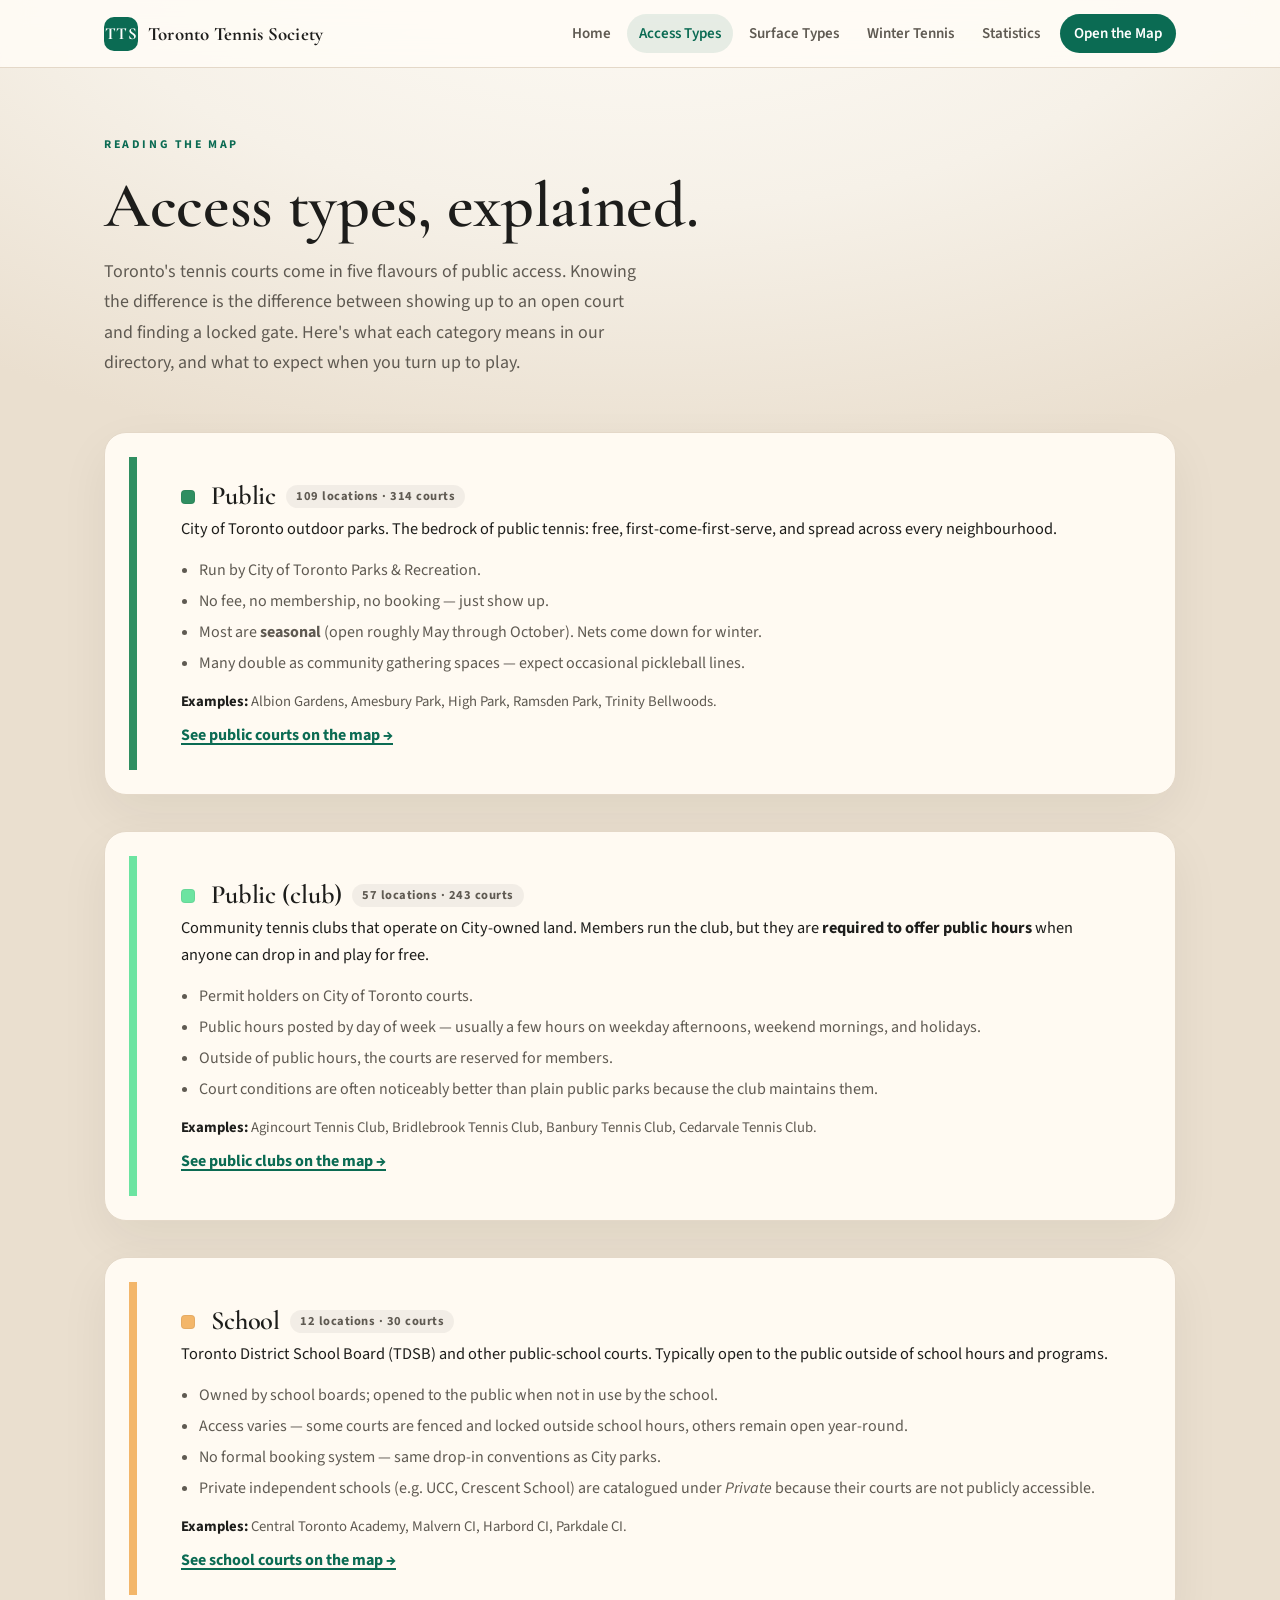
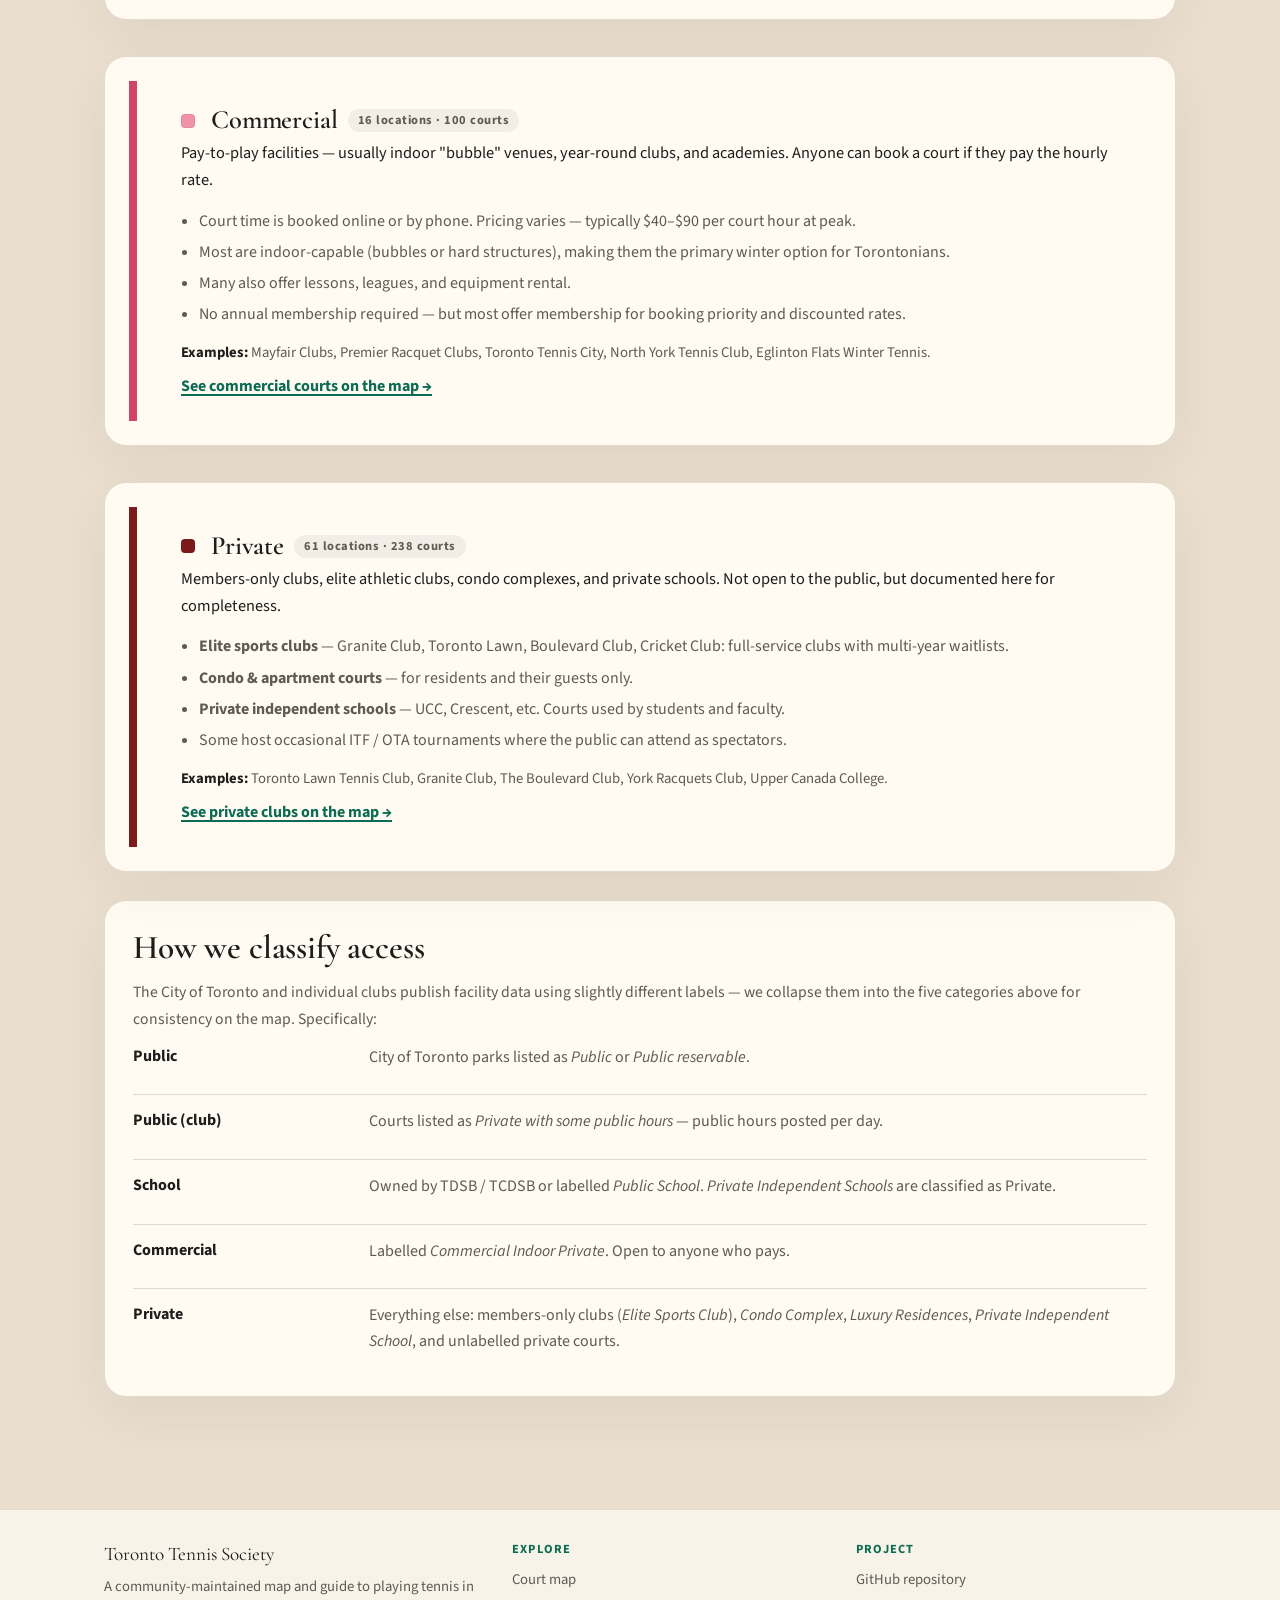
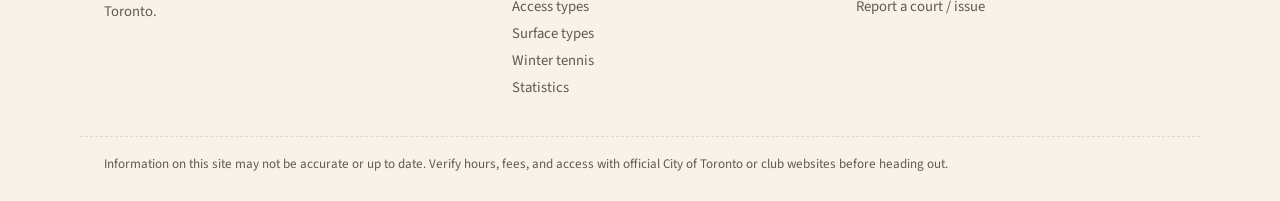
==== access-types/index.html @ 3fa509d6 "added additional info to new pages" ====
<!doctype html>
<html lang="en">
<head>
  <meta charset="utf-8" />
  <meta name="viewport" content="width=device-width, initial-scale=1" />
  <title>Access Types — Toronto Tennis Society</title>
  <meta name="description" content="What 'public', 'public (club)', 'school', 'commercial', and 'private' mean in the Toronto Tennis Society directory." />
  <link rel="preconnect" href="https://fonts.googleapis.com" />
  <link rel="preconnect" href="https://fonts.gstatic.com" crossorigin />
  <link href="https://fonts.googleapis.com/css2?family=Cormorant+Garamond:wght@500;600;700&family=Source+Sans+3:wght@400;600;700&display=swap" rel="stylesheet" />
  <link rel="stylesheet" href="../assets/styles.css" />
  <style>
    .access-card {
      display: grid;
      grid-template-columns: 8px 1fr;
      gap: 18px;
      padding: 0;
      overflow: hidden;
    }
    .access-card .access-bar { background: var(--access-color, var(--accent)); }
    .access-card .access-body { padding: 24px 26px; }
    .access-card h3 {
      display: flex;
      align-items: center;
      gap: 10px;
      font-family: 'Cormorant Garamond', Georgia, serif;
      font-size: 1.65rem;
      margin-bottom: 4px;
    }
    .access-card .count-pill {
      display: inline-flex;
      align-items: center;
      gap: 6px;
      padding: 4px 10px;
      border-radius: 999px;
      background: rgba(0,0,0,0.05);
      color: var(--muted);
      font-size: 0.78rem;
      font-weight: 700;
      font-family: 'Source Sans 3', sans-serif;
      letter-spacing: 0.04em;
    }
    .access-card .access-lead { font-size: 1.02rem; line-height: 1.65; color: var(--text); margin: 4px 0 14px; }
    .access-card ul { margin: 0 0 14px; padding-left: 18px; }
    .access-card li { color: var(--muted); margin-bottom: 4px; }
    .access-card .examples { color: var(--muted); font-size: 0.92rem; }
    .access-card .examples strong { color: var(--text); }
    .access-card .map-link { display: inline-block; margin-top: 12px; font-weight: 700; }
  </style>
</head>
<body>
  <header class="site-header">
    <div class="header-wrap">
      <a class="site-brand" href="../">
        <span class="brand-mark">TTS</span>
        <span class="brand-name">Toronto Tennis Society</span>
      </a>
      <button class="nav-toggle" id="nav-toggle" type="button" aria-controls="site-nav" aria-expanded="false">Menu</button>
      <nav class="site-nav" id="site-nav">
        <a href="../">Home</a>
        <a href="./" aria-current="page">Access Types</a>
        <a href="../surface-types/">Surface Types</a>
        <a href="../winter-tennis/">Winter Tennis</a>
        <a href="../statistics/">Statistics</a>
        <a class="nav-cta" href="../map/">Open the Map</a>
      </nav>
    </div>
  </header>

  <main class="wrap">
    <section class="page-hero">
      <span class="eyebrow">Reading the map</span>
      <h1>Access types, explained.</h1>
      <p>Toronto's tennis courts come in five flavours of public access. Knowing the difference is the difference between showing up to an open court and finding a locked gate. Here's what each category means in our directory, and what to expect when you turn up to play.</p>
    </section>

    <div class="card-grid" style="grid-template-columns: 1fr;">

      <article class="card access-card" style="--access-color:#2f8e61;">
        <div class="access-bar"></div>
        <div class="access-body">
          <h3><span class="swatch" style="background:#2f8e61"></span> Public <span class="count-pill" data-access-count="public">—</span></h3>
          <p class="access-lead">City of Toronto outdoor parks. The bedrock of public tennis: free, first-come-first-serve, and spread across every neighbourhood.</p>
          <ul>
            <li>Run by City of Toronto Parks &amp; Recreation.</li>
            <li>No fee, no membership, no booking — just show up.</li>
            <li>Most are <strong>seasonal</strong> (open roughly May through October). Nets come down for winter.</li>
            <li>Many double as community gathering spaces — expect occasional pickleball lines.</li>
          </ul>
          <div class="examples"><strong>Examples:</strong> Albion Gardens, Amesbury Park, High Park, Ramsden Park, Trinity Bellwoods.</div>
          <a class="map-link" href="../map/?access=Public">See public courts on the map →</a>
        </div>
      </article>

      <article class="card access-card" style="--access-color:#6ce4a1;">
        <div class="access-bar"></div>
        <div class="access-body">
          <h3><span class="swatch" style="background:#6ce4a1"></span> Public (club) <span class="count-pill" data-access-count="public_club">—</span></h3>
          <p class="access-lead">Community tennis clubs that operate on City-owned land. Members run the club, but they are <strong>required to offer public hours</strong> when anyone can drop in and play for free.</p>
          <ul>
            <li>Permit holders on City of Toronto courts.</li>
            <li>Public hours posted by day of week — usually a few hours on weekday afternoons, weekend mornings, and holidays.</li>
            <li>Outside of public hours, the courts are reserved for members.</li>
            <li>Court conditions are often noticeably better than plain public parks because the club maintains them.</li>
          </ul>
          <div class="examples"><strong>Examples:</strong> Agincourt Tennis Club, Bridlebrook Tennis Club, Banbury Tennis Club, Cedarvale Tennis Club.</div>
          <a class="map-link" href="../map/?access=Private+with+some+public+hours">See public clubs on the map →</a>
        </div>
      </article>

      <article class="card access-card" style="--access-color:#f3b66a;">
        <div class="access-bar"></div>
        <div class="access-body">
          <h3><span class="swatch" style="background:#f3b66a"></span> School <span class="count-pill" data-access-count="school">—</span></h3>
          <p class="access-lead">Toronto District School Board (TDSB) and other public-school courts. Typically open to the public outside of school hours and programs.</p>
          <ul>
            <li>Owned by school boards; opened to the public when not in use by the school.</li>
            <li>Access varies — some courts are fenced and locked outside school hours, others remain open year-round.</li>
            <li>No formal booking system — same drop-in conventions as City parks.</li>
            <li>Private independent schools (e.g. UCC, Crescent School) are catalogued under <em>Private</em> because their courts are not publicly accessible.</li>
          </ul>
          <div class="examples"><strong>Examples:</strong> Central Toronto Academy, Malvern CI, Harbord CI, Parkdale CI.</div>
          <a class="map-link" href="../map/?access=Public+School">See school courts on the map →</a>
        </div>
      </article>

      <article class="card access-card" style="--access-color:#d04566;">
        <div class="access-bar"></div>
        <div class="access-body">
          <h3><span class="swatch" style="background:#f292a8"></span> Commercial <span class="count-pill" data-access-count="commercial">—</span></h3>
          <p class="access-lead">Pay-to-play facilities — usually indoor "bubble" venues, year-round clubs, and academies. Anyone can book a court if they pay the hourly rate.</p>
          <ul>
            <li>Court time is booked online or by phone. Pricing varies — typically $40–$90 per court hour at peak.</li>
            <li>Most are indoor-capable (bubbles or hard structures), making them the primary winter option for Torontonians.</li>
            <li>Many also offer lessons, leagues, and equipment rental.</li>
            <li>No annual membership required — but most offer membership for booking priority and discounted rates.</li>
          </ul>
          <div class="examples"><strong>Examples:</strong> Mayfair Clubs, Premier Racquet Clubs, Toronto Tennis City, North York Tennis Club, Eglinton Flats Winter Tennis.</div>
          <a class="map-link" href="../map/?access=Commercial+Indoor+Private">See commercial courts on the map →</a>
        </div>
      </article>

      <article class="card access-card" style="--access-color:#7a1a1a;">
        <div class="access-bar"></div>
        <div class="access-body">
          <h3><span class="swatch" style="background:#7a1a1a"></span> Private <span class="count-pill" data-access-count="private">—</span></h3>
          <p class="access-lead">Members-only clubs, elite athletic clubs, condo complexes, and private schools. Not open to the public, but documented here for completeness.</p>
          <ul>
            <li><strong>Elite sports clubs</strong> — Granite Club, Toronto Lawn, Boulevard Club, Cricket Club: full-service clubs with multi-year waitlists.</li>
            <li><strong>Condo &amp; apartment courts</strong> — for residents and their guests only.</li>
            <li><strong>Private independent schools</strong> — UCC, Crescent, etc. Courts used by students and faculty.</li>
            <li>Some host occasional ITF / OTA tournaments where the public can attend as spectators.</li>
          </ul>
          <div class="examples"><strong>Examples:</strong> Toronto Lawn Tennis Club, Granite Club, The Boulevard Club, York Racquets Club, Upper Canada College.</div>
          <a class="map-link" href="../map/?access=Elite+Sports+Club">See private clubs on the map →</a>
        </div>
      </article>
    </div>

    <section class="card" style="margin-top: 28px;">
      <h2>How we classify access</h2>
      <p>The City of Toronto and individual clubs publish facility data using slightly different labels — we collapse them into the five categories above for consistency on the map. Specifically:</p>
      <dl class="definition-list">
        <div><dt>Public</dt><dd>City of Toronto parks listed as <em>Public</em> or <em>Public reservable</em>.</dd></div>
        <div><dt>Public (club)</dt><dd>Courts listed as <em>Private with some public hours</em> — public hours posted per day.</dd></div>
        <div><dt>School</dt><dd>Owned by TDSB / TCDSB or labelled <em>Public School</em>. <em>Private Independent Schools</em> are classified as Private.</dd></div>
        <div><dt>Commercial</dt><dd>Labelled <em>Commercial Indoor Private</em>. Open to anyone who pays.</dd></div>
        <div><dt>Private</dt><dd>Everything else: members-only clubs (<em>Elite Sports Club</em>), <em>Condo Complex</em>, <em>Luxury Residences</em>, <em>Private Independent School</em>, and unlabelled private courts.</dd></div>
      </dl>
    </section>
  </main>

  <footer class="site-footer">
    <div class="footer-wrap">
      <div class="footer-col">
        <div class="footer-brand">Toronto Tennis Society</div>
        <p>A community-maintained map and guide to playing tennis in Toronto.</p>
      </div>
      <div class="footer-col">
        <h4>Explore</h4>
        <a href="../map/">Court map</a>
        <a href="../access-types/">Access types</a>
        <a href="../surface-types/">Surface types</a>
        <a href="../winter-tennis/">Winter tennis</a>
        <a href="../statistics/">Statistics</a>
      </div>
      <div class="footer-col">
        <h4>Project</h4>
        <a href="https://github.com/vzcodes/toronto-tennis" target="_blank" rel="noreferrer">GitHub repository</a>
        <a href="https://github.com/vzcodes/toronto-tennis/issues" target="_blank" rel="noreferrer">Report a court / issue</a>
      </div>
    </div>
    <div class="footer-disclaimer">
      Information on this site may not be accurate or up to date. Verify hours, fees, and access with official City of Toronto or club websites before heading out.
    </div>
  </footer>

  <script src="../assets/site.js"></script>
</body>
</html>
---- assets/styles.css ----
:root {
  color-scheme: light;
  --bg: #f6f1e8;
  --bg-soft: #fffdf8;
  --bg-deep: #eadfcf;
  --panel: #fffaf2;
  --text: #1d1d1b;
  --muted: #5f5a52;
  --accent: #0b6b53;
  --accent-strong: #074f3e;
  --accent-soft: rgba(11, 107, 83, 0.1);
  --border: #e4d8c8;
  --border-strong: #d2c1a9;
  --warning: #b9520a;
}

* { box-sizing: border-box; }

html, body {
  margin: 0;
  min-height: 100%;
  font-family: 'Source Sans 3', 'Inter', system-ui, -apple-system, 'Segoe UI', Roboto, sans-serif;
  color: var(--text);
  background:
    radial-gradient(1100px 600px at 50% -120px, #fffdf8 0%, var(--bg) 55%, var(--bg-deep) 100%);
  -webkit-font-smoothing: antialiased;
}

h1, h2, h3, h4, h5 {
  font-family: 'Cormorant Garamond', Georgia, 'Times New Roman', serif;
  color: var(--text);
  font-weight: 600;
  letter-spacing: -0.005em;
  line-height: 1.15;
}

h1 { font-size: clamp(2.4rem, 5vw, 4rem); margin: 0 0 14px; }
h2 { font-size: clamp(1.7rem, 2.6vw, 2.2rem); margin: 0 0 12px; }
h3 { font-size: 1.25rem; margin: 0 0 10px; }
h4 { font-size: 1.05rem; margin: 0 0 8px; text-transform: uppercase; letter-spacing: 0.1em; color: var(--accent); font-family: 'Source Sans 3', sans-serif; font-weight: 700; }

p { font-size: 1.02rem; line-height: 1.7; color: var(--muted); margin: 0 0 14px; }

a { color: var(--accent); text-decoration-thickness: 2px; text-underline-offset: 3px; }
a:hover { color: var(--accent-strong); }

ul, ol { line-height: 1.7; color: var(--muted); }

.eyebrow {
  text-transform: uppercase;
  letter-spacing: 0.22em;
  font-size: 0.74rem;
  color: var(--accent);
  font-weight: 700;
}

/* ---------- Header / nav ---------- */
.site-header {
  background: rgba(255, 252, 246, 0.85);
  backdrop-filter: blur(12px);
  border-bottom: 1px solid var(--border);
  position: sticky;
  top: 0;
  z-index: 30;
}

.header-wrap {
  max-width: 1120px;
  margin: 0 auto;
  padding: 14px 24px;
  display: flex;
  align-items: center;
  gap: 24px;
}

.site-brand {
  display: inline-flex;
  align-items: center;
  gap: 10px;
  text-decoration: none;
  color: var(--text);
  font-weight: 700;
}

.brand-mark {
  display: inline-flex;
  align-items: center;
  justify-content: center;
  width: 34px;
  height: 34px;
  border-radius: 10px;
  background: var(--accent);
  color: white;
  font-family: 'Cormorant Garamond', Georgia, serif;
  font-weight: 700;
  font-size: 1.05rem;
  letter-spacing: 0.02em;
}

.brand-name {
  font-family: 'Cormorant Garamond', Georgia, serif;
  font-size: 1.18rem;
  letter-spacing: 0.01em;
}

.site-nav {
  display: flex;
  gap: 4px;
  margin-left: auto;
  flex-wrap: wrap;
}

.site-nav a {
  display: inline-flex;
  align-items: center;
  padding: 8px 12px;
  border-radius: 999px;
  color: var(--muted);
  text-decoration: none;
  font-weight: 600;
  font-size: 0.94rem;
  transition: background 140ms ease, color 140ms ease;
}

.site-nav a:hover { color: var(--accent-strong); background: var(--accent-soft); }

.site-nav a[aria-current="page"] {
  color: var(--accent);
  background: var(--accent-soft);
}

.nav-cta {
  margin-left: 4px;
  padding: 9px 14px !important;
  background: var(--accent);
  color: white !important;
  border-radius: 999px;
}

.nav-cta:hover { background: var(--accent-strong) !important; }

/* ---------- Layout ---------- */
.wrap {
  max-width: 1120px;
  margin: 0 auto;
  padding: 48px 24px 64px;
}

.wrap.narrow { max-width: 820px; }

.page-hero {
  margin: 0 0 32px;
  padding: 16px 0 8px;
}

.page-hero .eyebrow { margin-bottom: 16px; display: inline-block; }
.page-hero p { font-size: 1.12rem; max-width: 60ch; color: var(--muted); }

/* ---------- Cards ---------- */
.card {
  background: var(--panel);
  border: 1px solid var(--border);
  border-radius: 22px;
  padding: 28px;
  box-shadow: 0 18px 50px rgba(37, 28, 13, 0.06);
}

.card + .card { margin-top: 18px; }

.card-grid {
  display: grid;
  grid-template-columns: repeat(auto-fit, minmax(280px, 1fr));
  gap: 18px;
}

.card-grid .card { padding: 24px; }

.card .card-icon {
  display: inline-flex;
  align-items: center;
  justify-content: center;
  width: 42px;
  height: 42px;
  border-radius: 12px;
  background: var(--accent-soft);
  color: var(--accent);
  font-size: 1.4rem;
  margin-bottom: 14px;
}

.card h3 { font-family: 'Cormorant Garamond', Georgia, serif; font-size: 1.45rem; }
.card p { font-size: 0.98rem; margin: 0 0 8px; }
.card p:last-child { margin-bottom: 0; }

.card .tag-row {
  display: flex;
  gap: 6px;
  flex-wrap: wrap;
  margin-top: 12px;
}

.tag {
  display: inline-flex;
  align-items: center;
  gap: 6px;
  padding: 4px 10px;
  border-radius: 999px;
  background: var(--accent-soft);
  color: var(--accent);
  font-size: 0.8rem;
  font-weight: 600;
}

.tag.neutral { background: rgba(0,0,0,0.05); color: var(--muted); }

/* ---------- Buttons ---------- */
.button {
  display: inline-flex;
  align-items: center;
  justify-content: center;
  gap: 6px;
  padding: 12px 18px;
  border-radius: 999px;
  text-decoration: none;
  border: 1px solid var(--border);
  background: white;
  color: var(--text);
  font-weight: 700;
  font-size: 0.96rem;
}

.button:hover { border-color: var(--border-strong); }

.button.primary { background: var(--accent); border-color: var(--accent); color: white; }
.button.primary:hover { background: var(--accent-strong); border-color: var(--accent-strong); color: white; }

.button-row { display: flex; flex-wrap: wrap; gap: 12px; margin-top: 20px; }

/* ---------- Lists / definitions ---------- */
.definition-list {
  display: grid;
  gap: 10px;
  padding: 0;
  margin: 0;
}

.definition-list > div {
  display: grid;
  grid-template-columns: 220px 1fr;
  gap: 16px;
  padding: 14px 0;
  border-top: 1px solid var(--border);
}

.definition-list > div:first-child { border-top: 0; padding-top: 4px; }
.definition-list dt { font-weight: 700; color: var(--text); }
.definition-list dd { margin: 0; color: var(--muted); line-height: 1.6; }

/* ---------- Footer ---------- */
.site-footer {
  border-top: 1px solid var(--border);
  background: rgba(255, 252, 246, 0.7);
  margin-top: 48px;
}

.footer-wrap {
  max-width: 1120px;
  margin: 0 auto;
  padding: 32px 24px;
  display: grid;
  grid-template-columns: 1.2fr 1fr 1fr;
  gap: 24px;
}

.footer-col h4 { color: var(--accent); margin-bottom: 12px; font-size: 0.78rem; }

.footer-col p, .footer-col a {
  color: var(--muted);
  font-size: 0.92rem;
  text-decoration: none;
  display: block;
  margin-bottom: 6px;
}

.footer-col a:hover { color: var(--accent-strong); text-decoration: underline; }

.footer-brand { font-family: 'Cormorant Garamond', Georgia, serif; font-size: 1.2rem; color: var(--text); margin-bottom: 8px; }

.footer-disclaimer {
  max-width: 1120px;
  margin: 0 auto;
  padding: 18px 24px 28px;
  font-size: 0.82rem;
  color: var(--muted);
  border-top: 1px dashed var(--border);
}

/* ---------- Color swatches (for surface/access pages) ---------- */
.swatch {
  display: inline-block;
  width: 14px;
  height: 14px;
  border-radius: 4px;
  margin-right: 6px;
  vertical-align: -2px;
  border: 1px solid rgba(0,0,0,0.06);
}

/* ---------- Stat tiles ---------- */
.stat-grid {
  display: grid;
  grid-template-columns: repeat(auto-fit, minmax(180px, 1fr));
  gap: 14px;
  margin: 0 0 24px;
}

.stat-tile {
  background: var(--panel);
  border: 1px solid var(--border);
  border-radius: 18px;
  padding: 18px 20px;
}

.stat-tile .stat-label {
  font-size: 0.78rem;
  text-transform: uppercase;
  letter-spacing: 0.12em;
  color: var(--muted);
  font-weight: 700;
}

.stat-tile .stat-value {
  font-family: 'Cormorant Garamond', Georgia, serif;
  font-size: 2.2rem;
  color: var(--accent);
  margin-top: 6px;
  line-height: 1;
}

.stat-tile .stat-hint { font-size: 0.86rem; color: var(--muted); margin-top: 6px; }

/* ---------- Bars (for breakdowns) ---------- */
.bar-list { display: grid; gap: 10px; margin: 0; padding: 0; list-style: none; }

.bar-row {
  display: grid;
  grid-template-columns: minmax(180px, 1fr) 60px;
  gap: 14px;
  align-items: center;
}

.bar-label {
  display: flex;
  flex-direction: column;
  gap: 6px;
  color: var(--text);
  font-size: 0.94rem;
}

.bar-track {
  position: relative;
  height: 10px;
  background: rgba(0,0,0,0.06);
  border-radius: 999px;
  overflow: hidden;
}

.bar-fill {
  position: absolute;
  inset: 0 auto 0 0;
  background: var(--accent);
  border-radius: 999px;
}

.bar-count {
  text-align: right;
  font-weight: 700;
  color: var(--text);
  font-variant-numeric: tabular-nums;
}

/* ---------- Mobile nav ---------- */
.nav-toggle {
  display: none;
  margin-left: auto;
  background: white;
  border: 1px solid var(--border);
  border-radius: 10px;
  padding: 8px 10px;
  cursor: pointer;
  font: inherit;
  font-weight: 700;
}

@media (max-width: 880px) {
  .nav-toggle { display: inline-flex; align-items: center; gap: 8px; }
  .site-nav {
    order: 99;
    flex-basis: 100%;
    flex-direction: column;
    align-items: stretch;
    gap: 4px;
    padding: 8px 0 4px;
    margin-left: 0;
  }
  .site-nav[hidden] { display: none; }
  .site-nav a { padding: 10px 12px; }
}

@media (max-width: 720px) {
  .wrap { padding: 32px 18px 48px; }
  .card { padding: 22px; }
  .footer-wrap { grid-template-columns: 1fr; }
  .definition-list > div { grid-template-columns: 1fr; gap: 4px; }
}
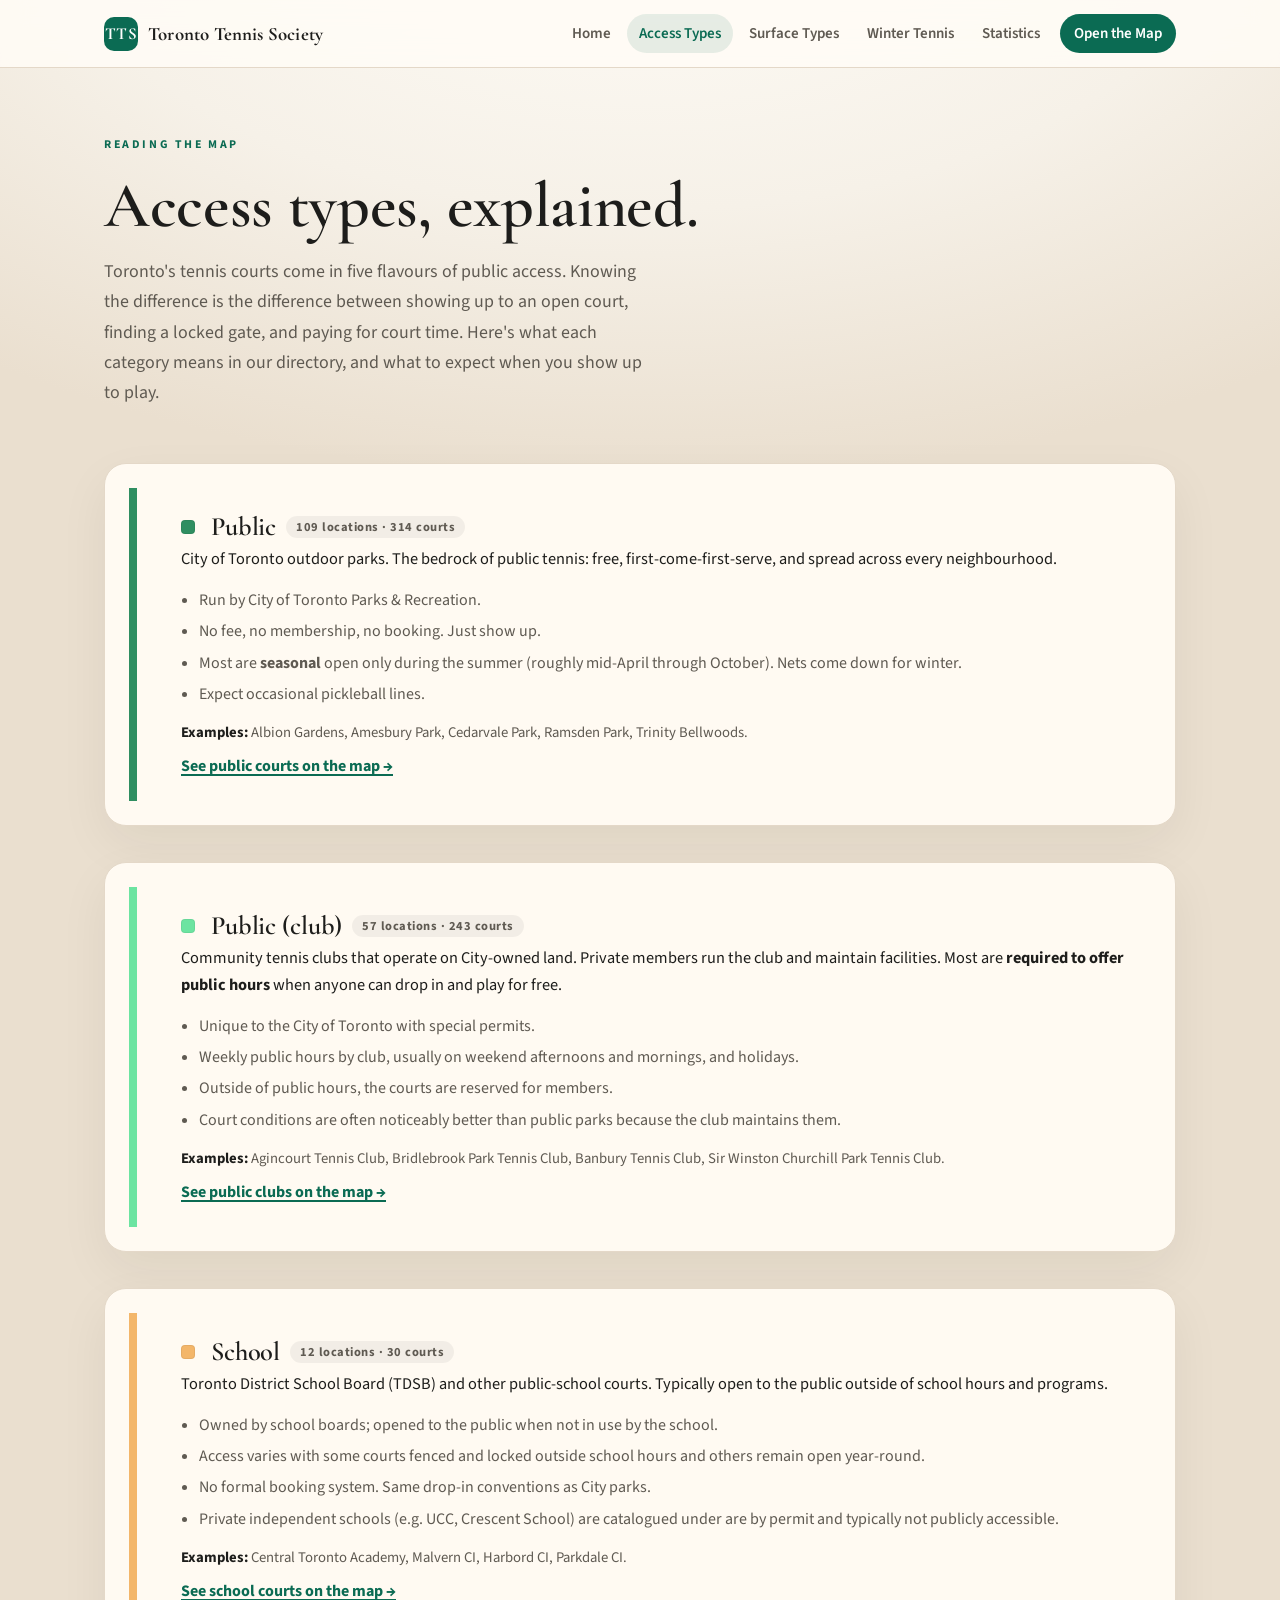
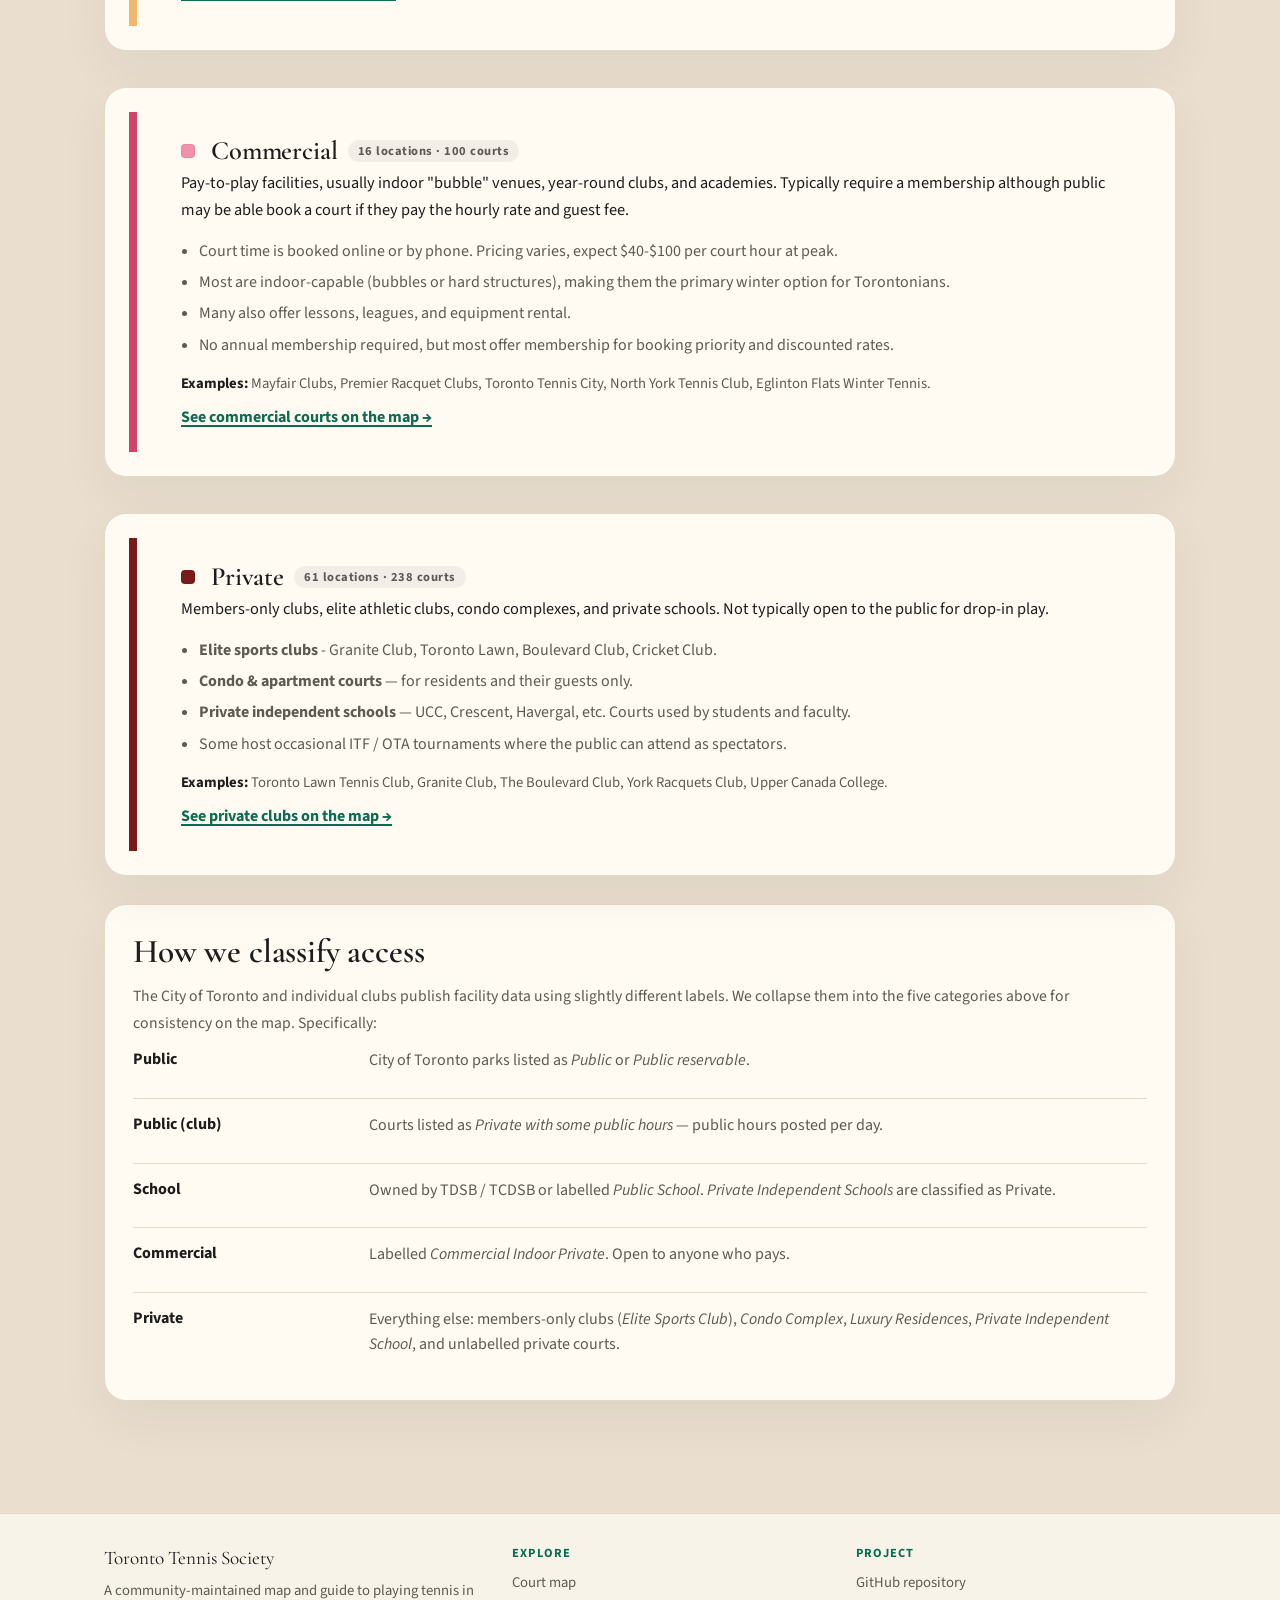
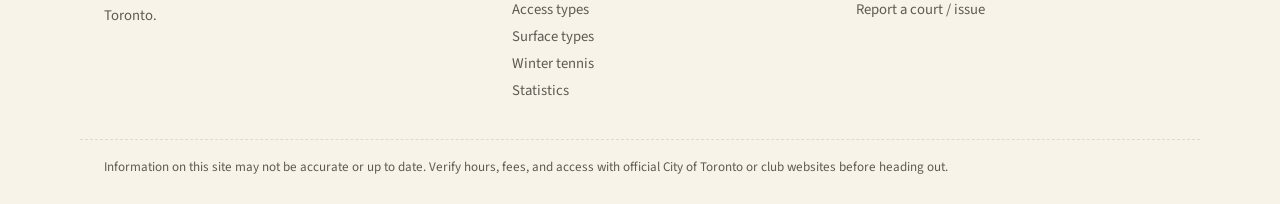
==== commit a19b0a46: "text improvements" ====
--- a/access-types/index.html
+++ b/access-types/index.html
@@ -71,7 +71,7 @@
     <section class="page-hero">
       <span class="eyebrow">Reading the map</span>
       <h1>Access types, explained.</h1>
-      <p>Toronto's tennis courts come in five flavours of public access. Knowing the difference is the difference between showing up to an open court and finding a locked gate. Here's what each category means in our directory, and what to expect when you turn up to play.</p>
+      <p>Toronto's tennis courts come in five flavours of public access. Knowing the difference is the difference between showing up to an open court, finding a locked gate, and paying for court time. Here's what each category means in our directory, and what to expect when you show up to play.</p>
     </section>
 
     <div class="card-grid" style="grid-template-columns: 1fr;">
@@ -83,11 +83,11 @@
           <p class="access-lead">City of Toronto outdoor parks. The bedrock of public tennis: free, first-come-first-serve, and spread across every neighbourhood.</p>
           <ul>
             <li>Run by City of Toronto Parks &amp; Recreation.</li>
-            <li>No fee, no membership, no booking — just show up.</li>
-            <li>Most are <strong>seasonal</strong> (open roughly May through October). Nets come down for winter.</li>
-            <li>Many double as community gathering spaces — expect occasional pickleball lines.</li>
-          </ul>
-          <div class="examples"><strong>Examples:</strong> Albion Gardens, Amesbury Park, High Park, Ramsden Park, Trinity Bellwoods.</div>
+            <li>No fee, no membership, no booking. Just show up.</li>
+            <li>Most are <strong>seasonal</strong> open only during the summer (roughly mid-April through October). Nets come down for winter.</li>
+            <li>Expect occasional pickleball lines.</li>
+          </ul>
+          <div class="examples"><strong>Examples:</strong> Albion Gardens, Amesbury Park, Cedarvale Park, Ramsden Park, Trinity Bellwoods.</div>
           <a class="map-link" href="../map/?access=Public">See public courts on the map →</a>
         </div>
       </article>
@@ -96,14 +96,14 @@
         <div class="access-bar"></div>
         <div class="access-body">
           <h3><span class="swatch" style="background:#6ce4a1"></span> Public (club) <span class="count-pill" data-access-count="public_club">—</span></h3>
-          <p class="access-lead">Community tennis clubs that operate on City-owned land. Members run the club, but they are <strong>required to offer public hours</strong> when anyone can drop in and play for free.</p>
-          <ul>
-            <li>Permit holders on City of Toronto courts.</li>
-            <li>Public hours posted by day of week — usually a few hours on weekday afternoons, weekend mornings, and holidays.</li>
+          <p class="access-lead">Community tennis clubs that operate on City-owned land. Private members run the club and maintain facilities. Most are <strong>required to offer public hours</strong> when anyone can drop in and play for free.</p>
+          <ul>
+            <li>Unique to the City of Toronto with special permits.</li>
+            <li>Weekly public hours by club, usually on weekend afternoons and mornings, and holidays.</li>
             <li>Outside of public hours, the courts are reserved for members.</li>
-            <li>Court conditions are often noticeably better than plain public parks because the club maintains them.</li>
-          </ul>
-          <div class="examples"><strong>Examples:</strong> Agincourt Tennis Club, Bridlebrook Tennis Club, Banbury Tennis Club, Cedarvale Tennis Club.</div>
+            <li>Court conditions are often noticeably better than public parks because the club maintains them.</li>
+          </ul>
+          <div class="examples"><strong>Examples:</strong> Agincourt Tennis Club, Bridlebrook Park Tennis Club, Banbury Tennis Club, Sir Winston Churchill Park Tennis Club.</div>
           <a class="map-link" href="../map/?access=Private+with+some+public+hours">See public clubs on the map →</a>
         </div>
       </article>
@@ -115,9 +115,9 @@
           <p class="access-lead">Toronto District School Board (TDSB) and other public-school courts. Typically open to the public outside of school hours and programs.</p>
           <ul>
             <li>Owned by school boards; opened to the public when not in use by the school.</li>
-            <li>Access varies — some courts are fenced and locked outside school hours, others remain open year-round.</li>
-            <li>No formal booking system — same drop-in conventions as City parks.</li>
-            <li>Private independent schools (e.g. UCC, Crescent School) are catalogued under <em>Private</em> because their courts are not publicly accessible.</li>
+            <li>Access varies with some courts fenced and locked outside school hours and others remain open year-round.</li>
+            <li>No formal booking system. Same drop-in conventions as City parks.</li>
+            <li>Private independent schools (e.g. UCC, Crescent School) are catalogued under are by permit and typically not publicly accessible.</li>
           </ul>
           <div class="examples"><strong>Examples:</strong> Central Toronto Academy, Malvern CI, Harbord CI, Parkdale CI.</div>
           <a class="map-link" href="../map/?access=Public+School">See school courts on the map →</a>
@@ -128,12 +128,12 @@
         <div class="access-bar"></div>
         <div class="access-body">
           <h3><span class="swatch" style="background:#f292a8"></span> Commercial <span class="count-pill" data-access-count="commercial">—</span></h3>
-          <p class="access-lead">Pay-to-play facilities — usually indoor "bubble" venues, year-round clubs, and academies. Anyone can book a court if they pay the hourly rate.</p>
-          <ul>
-            <li>Court time is booked online or by phone. Pricing varies — typically $40–$90 per court hour at peak.</li>
+          <p class="access-lead">Pay-to-play facilities, usually indoor "bubble" venues, year-round clubs, and academies. Typically require a membership although public may be able book a court if they pay the hourly rate and guest fee.</p>
+          <ul>
+            <li>Court time is booked online or by phone. Pricing varies, expect $40-$100 per court hour at peak.</li>
             <li>Most are indoor-capable (bubbles or hard structures), making them the primary winter option for Torontonians.</li>
             <li>Many also offer lessons, leagues, and equipment rental.</li>
-            <li>No annual membership required — but most offer membership for booking priority and discounted rates.</li>
+            <li>No annual membership required, but most offer membership for booking priority and discounted rates.</li>
           </ul>
           <div class="examples"><strong>Examples:</strong> Mayfair Clubs, Premier Racquet Clubs, Toronto Tennis City, North York Tennis Club, Eglinton Flats Winter Tennis.</div>
           <a class="map-link" href="../map/?access=Commercial+Indoor+Private">See commercial courts on the map →</a>
@@ -144,11 +144,11 @@
         <div class="access-bar"></div>
         <div class="access-body">
           <h3><span class="swatch" style="background:#7a1a1a"></span> Private <span class="count-pill" data-access-count="private">—</span></h3>
-          <p class="access-lead">Members-only clubs, elite athletic clubs, condo complexes, and private schools. Not open to the public, but documented here for completeness.</p>
-          <ul>
-            <li><strong>Elite sports clubs</strong> — Granite Club, Toronto Lawn, Boulevard Club, Cricket Club: full-service clubs with multi-year waitlists.</li>
+          <p class="access-lead">Members-only clubs, elite athletic clubs, condo complexes, and private schools. Not typically open to the public for drop-in play.</p>
+          <ul>
+            <li><strong>Elite sports clubs</strong> - Granite Club, Toronto Lawn, Boulevard Club, Cricket Club.</li>
             <li><strong>Condo &amp; apartment courts</strong> — for residents and their guests only.</li>
-            <li><strong>Private independent schools</strong> — UCC, Crescent, etc. Courts used by students and faculty.</li>
+            <li><strong>Private independent schools</strong> — UCC, Crescent, Havergal, etc. Courts used by students and faculty.</li>
             <li>Some host occasional ITF / OTA tournaments where the public can attend as spectators.</li>
           </ul>
           <div class="examples"><strong>Examples:</strong> Toronto Lawn Tennis Club, Granite Club, The Boulevard Club, York Racquets Club, Upper Canada College.</div>
@@ -159,7 +159,7 @@
 
     <section class="card" style="margin-top: 28px;">
       <h2>How we classify access</h2>
-      <p>The City of Toronto and individual clubs publish facility data using slightly different labels — we collapse them into the five categories above for consistency on the map. Specifically:</p>
+      <p>The City of Toronto and individual clubs publish facility data using slightly different labels. We collapse them into the five categories above for consistency on the map. Specifically:</p>
       <dl class="definition-list">
         <div><dt>Public</dt><dd>City of Toronto parks listed as <em>Public</em> or <em>Public reservable</em>.</dd></div>
         <div><dt>Public (club)</dt><dd>Courts listed as <em>Private with some public hours</em> — public hours posted per day.</dd></div>
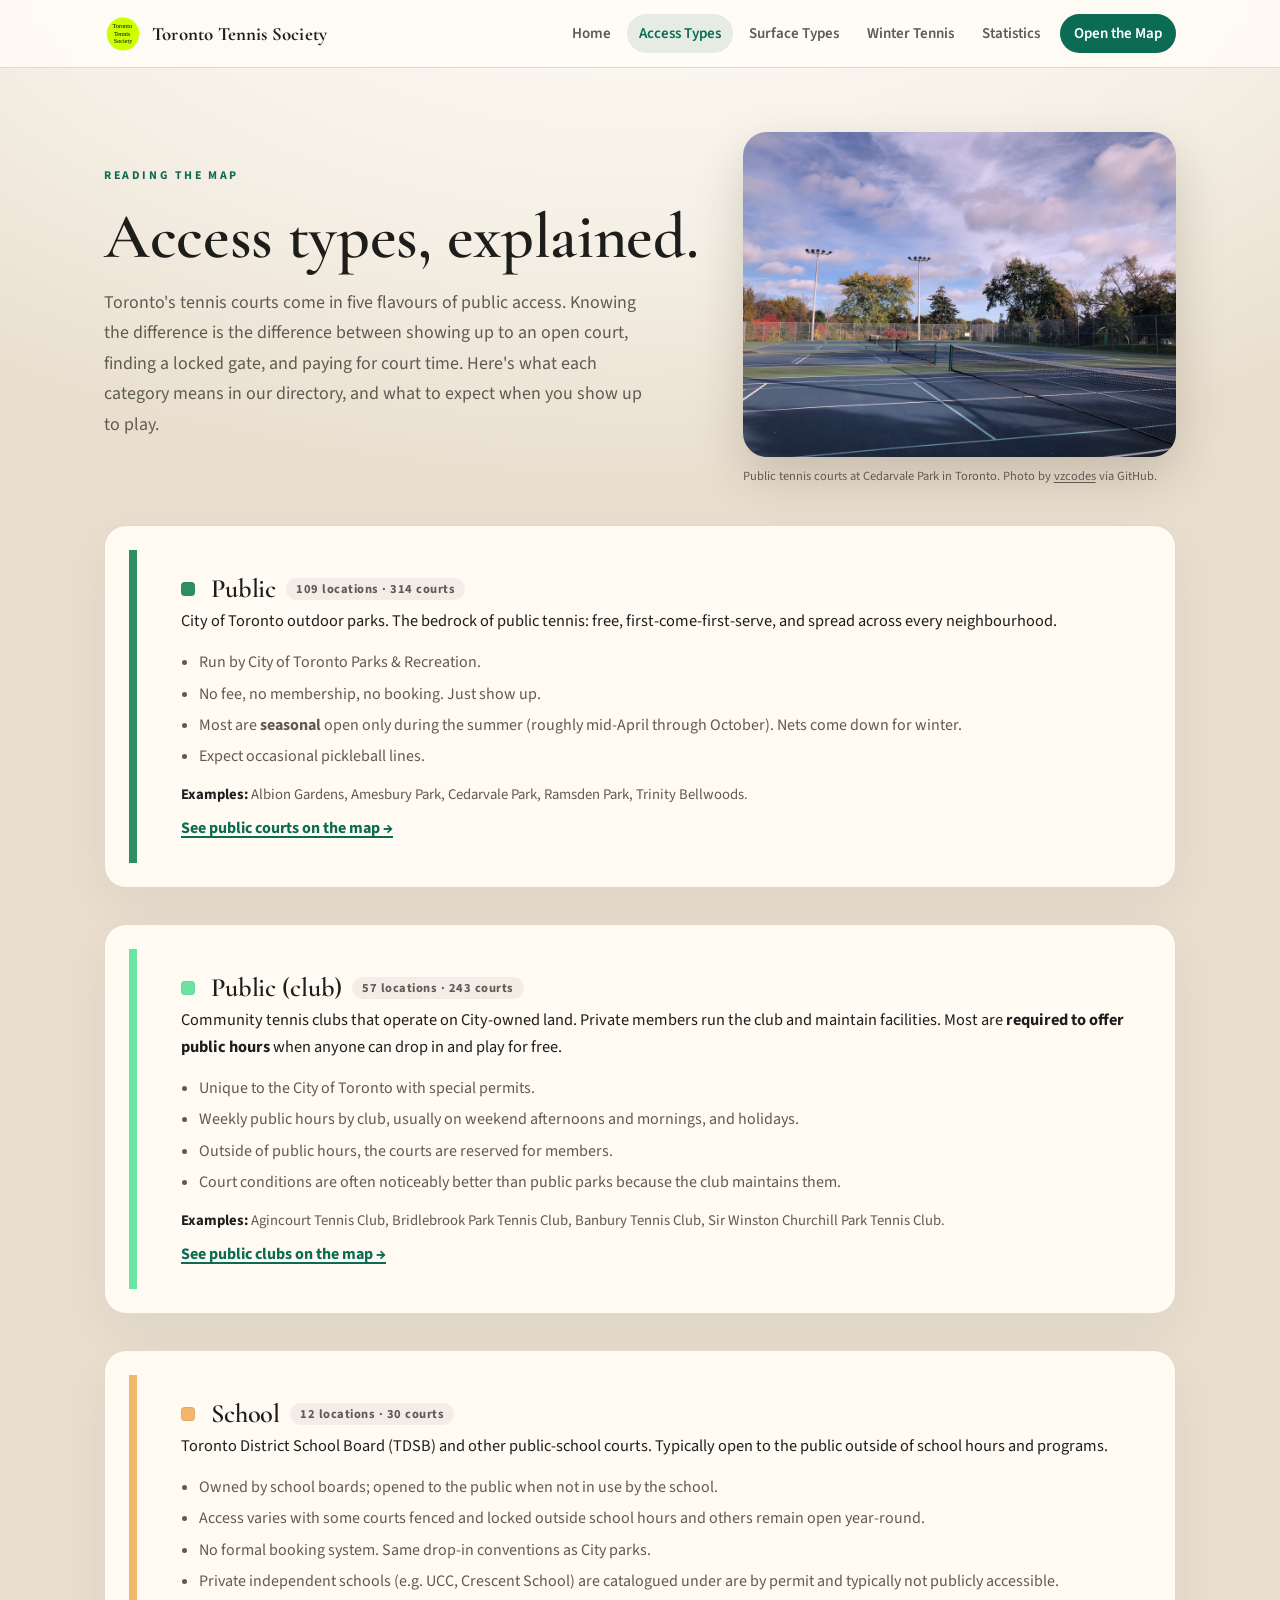
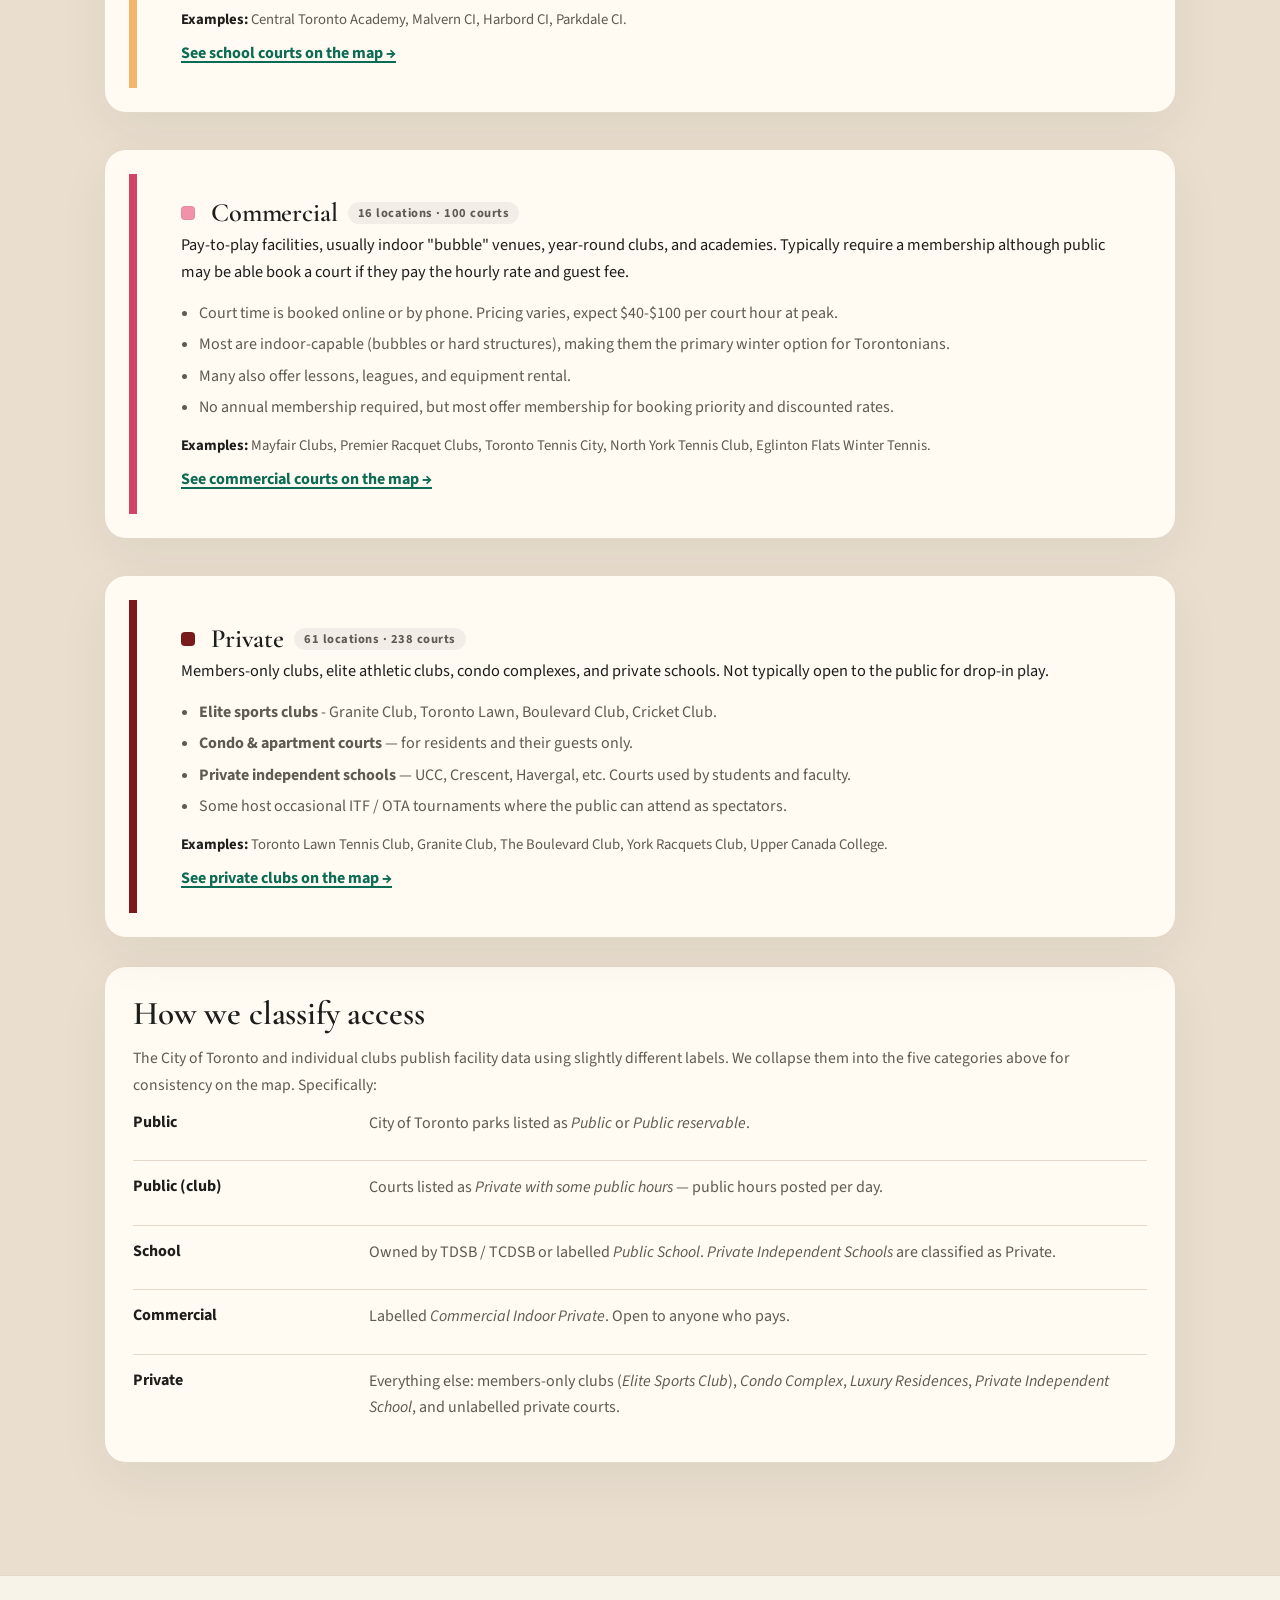
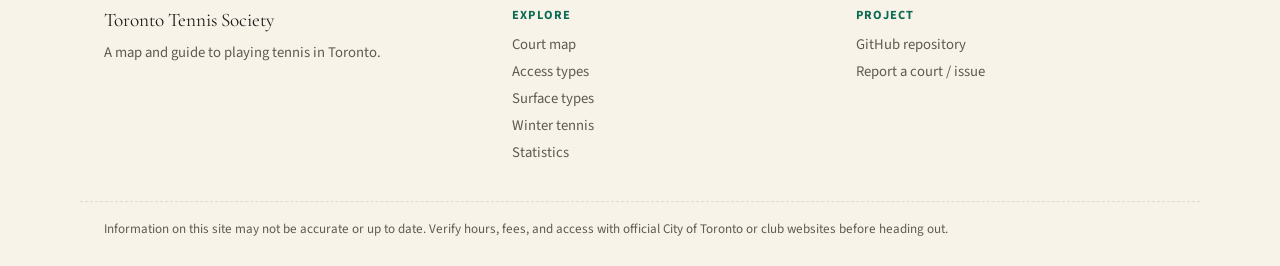
==== commit 6241df31: "Refactor hero sections across multiple pages to  improve styling. Update image handling and captions" ====
--- a/access-types/index.html
+++ b/access-types/index.html
@@ -5,11 +5,39 @@
   <meta name="viewport" content="width=device-width, initial-scale=1" />
   <title>Access Types — Toronto Tennis Society</title>
   <meta name="description" content="What 'public', 'public (club)', 'school', 'commercial', and 'private' mean in the Toronto Tennis Society directory." />
+  <link rel="icon" href="../favicon.ico" sizes="any" />
+  <link rel="icon" type="image/svg+xml" href="../logo.svg" />
+  <link rel="apple-touch-icon" href="../logo.png" />
   <link rel="preconnect" href="https://fonts.googleapis.com" />
   <link rel="preconnect" href="https://fonts.gstatic.com" crossorigin />
   <link href="https://fonts.googleapis.com/css2?family=Cormorant+Garamond:wght@500;600;700&family=Source+Sans+3:wght@400;600;700&display=swap" rel="stylesheet" />
   <link rel="stylesheet" href="../assets/styles.css" />
   <style>
+    .access-hero {
+      display: grid;
+      grid-template-columns: 1.4fr 1fr;
+      gap: 32px;
+      align-items: center;
+    }
+    .access-hero .hero-figure { margin: 0; }
+    .access-hero .hero-photo {
+      display: block;
+      width: 100%;
+      max-width: 100%;
+      height: auto;
+      object-fit: contain;
+      border-radius: 24px;
+      box-shadow: 0 20px 50px rgba(37, 28, 13, 0.18);
+    }
+    .access-hero .hero-credit {
+      margin-top: 10px;
+      font-size: 0.78rem;
+      color: var(--muted);
+      line-height: 1.45;
+    }
+    .access-hero .hero-credit a { color: inherit; text-decoration: underline; text-underline-offset: 2px; }
+    @media (max-width: 760px) { .access-hero { grid-template-columns: 1fr; } }
+
     .access-card {
       display: grid;
       grid-template-columns: 8px 1fr;
@@ -52,7 +80,7 @@
   <header class="site-header">
     <div class="header-wrap">
       <a class="site-brand" href="../">
-        <span class="brand-mark">TTS</span>
+        <img class="brand-mark" src="../logo.svg" alt="" aria-hidden="true" width="38" height="38" />
         <span class="brand-name">Toronto Tennis Society</span>
       </a>
       <button class="nav-toggle" id="nav-toggle" type="button" aria-controls="site-nav" aria-expanded="false">Menu</button>
@@ -68,10 +96,26 @@
   </header>
 
   <main class="wrap">
-    <section class="page-hero">
-      <span class="eyebrow">Reading the map</span>
-      <h1>Access types, explained.</h1>
-      <p>Toronto's tennis courts come in five flavours of public access. Knowing the difference is the difference between showing up to an open court, finding a locked gate, and paying for court time. Here's what each category means in our directory, and what to expect when you show up to play.</p>
+    <section class="page-hero access-hero">
+      <div>
+        <span class="eyebrow">Reading the map</span>
+        <h1>Access types, explained.</h1>
+        <p>Toronto's tennis courts come in five flavours of public access. Knowing the difference is the difference between showing up to an open court, finding a locked gate, and paying for court time. Here's what each category means in our directory, and what to expect when you show up to play.</p>
+      </div>
+      <figure class="hero-figure">
+        <img
+          class="hero-photo"
+          src="cedarvale-park.jpg"
+          alt="Public outdoor tennis courts at Cedarvale Park in Toronto, with surrounding green space and trees."
+          width="4032"
+          height="3024"
+          loading="eager"
+        />
+        <figcaption class="hero-credit">
+          Public tennis courts at Cedarvale Park in Toronto. Photo by
+          <a href="https://github.com/vzcodes" target="_blank" rel="noreferrer">vzcodes</a> via GitHub.
+        </figcaption>
+      </figure>
     </section>
 
     <div class="card-grid" style="grid-template-columns: 1fr;">
@@ -174,7 +218,7 @@
     <div class="footer-wrap">
       <div class="footer-col">
         <div class="footer-brand">Toronto Tennis Society</div>
-        <p>A community-maintained map and guide to playing tennis in Toronto.</p>
+        <p>A map and guide to playing tennis in Toronto.</p>
       </div>
       <div class="footer-col">
         <h4>Explore</h4>
--- a/assets/styles.css
+++ b/assets/styles.css
@@ -83,18 +83,11 @@
 }
 
 .brand-mark {
-  display: inline-flex;
-  align-items: center;
-  justify-content: center;
-  width: 34px;
-  height: 34px;
-  border-radius: 10px;
-  background: var(--accent);
-  color: white;
-  font-family: 'Cormorant Garamond', Georgia, serif;
-  font-weight: 700;
-  font-size: 1.05rem;
-  letter-spacing: 0.02em;
+  display: block;
+  width: 38px;
+  height: 38px;
+  object-fit: contain;
+  flex-shrink: 0;
 }
 
 .brand-name {
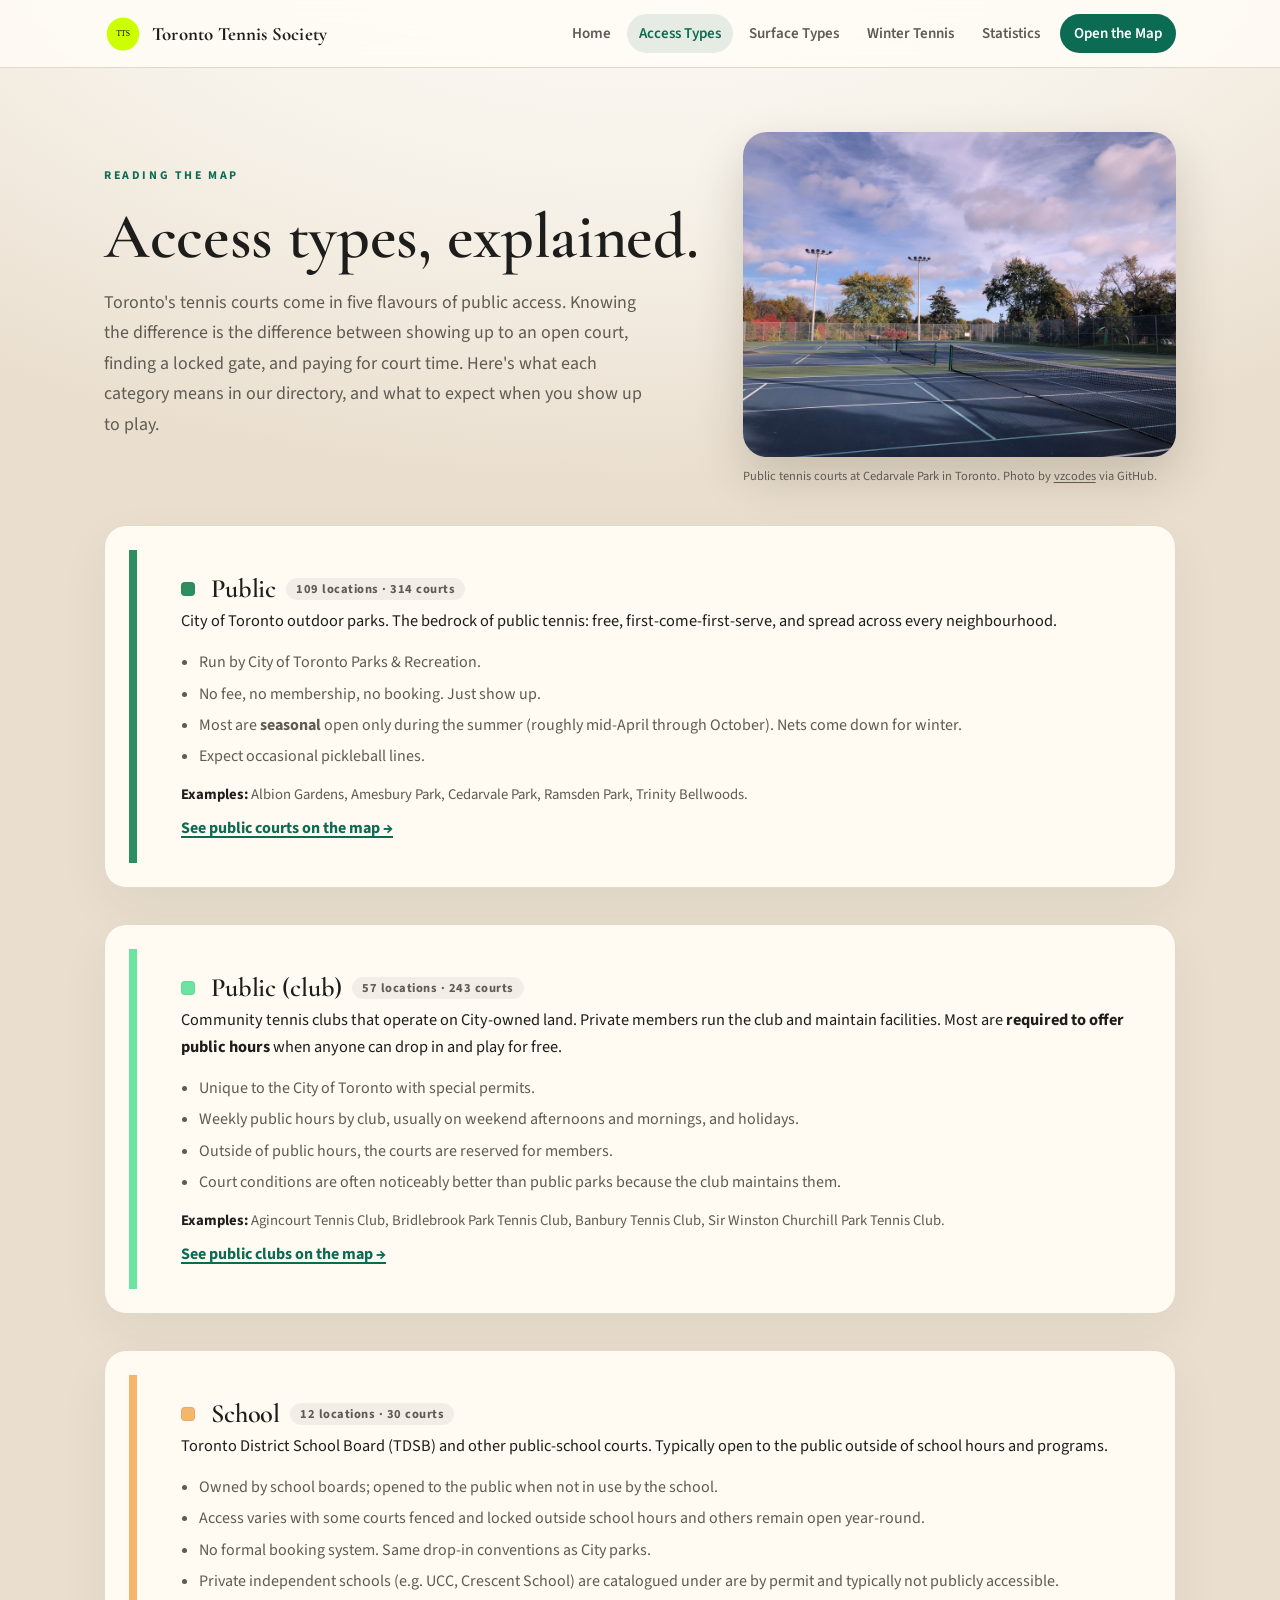
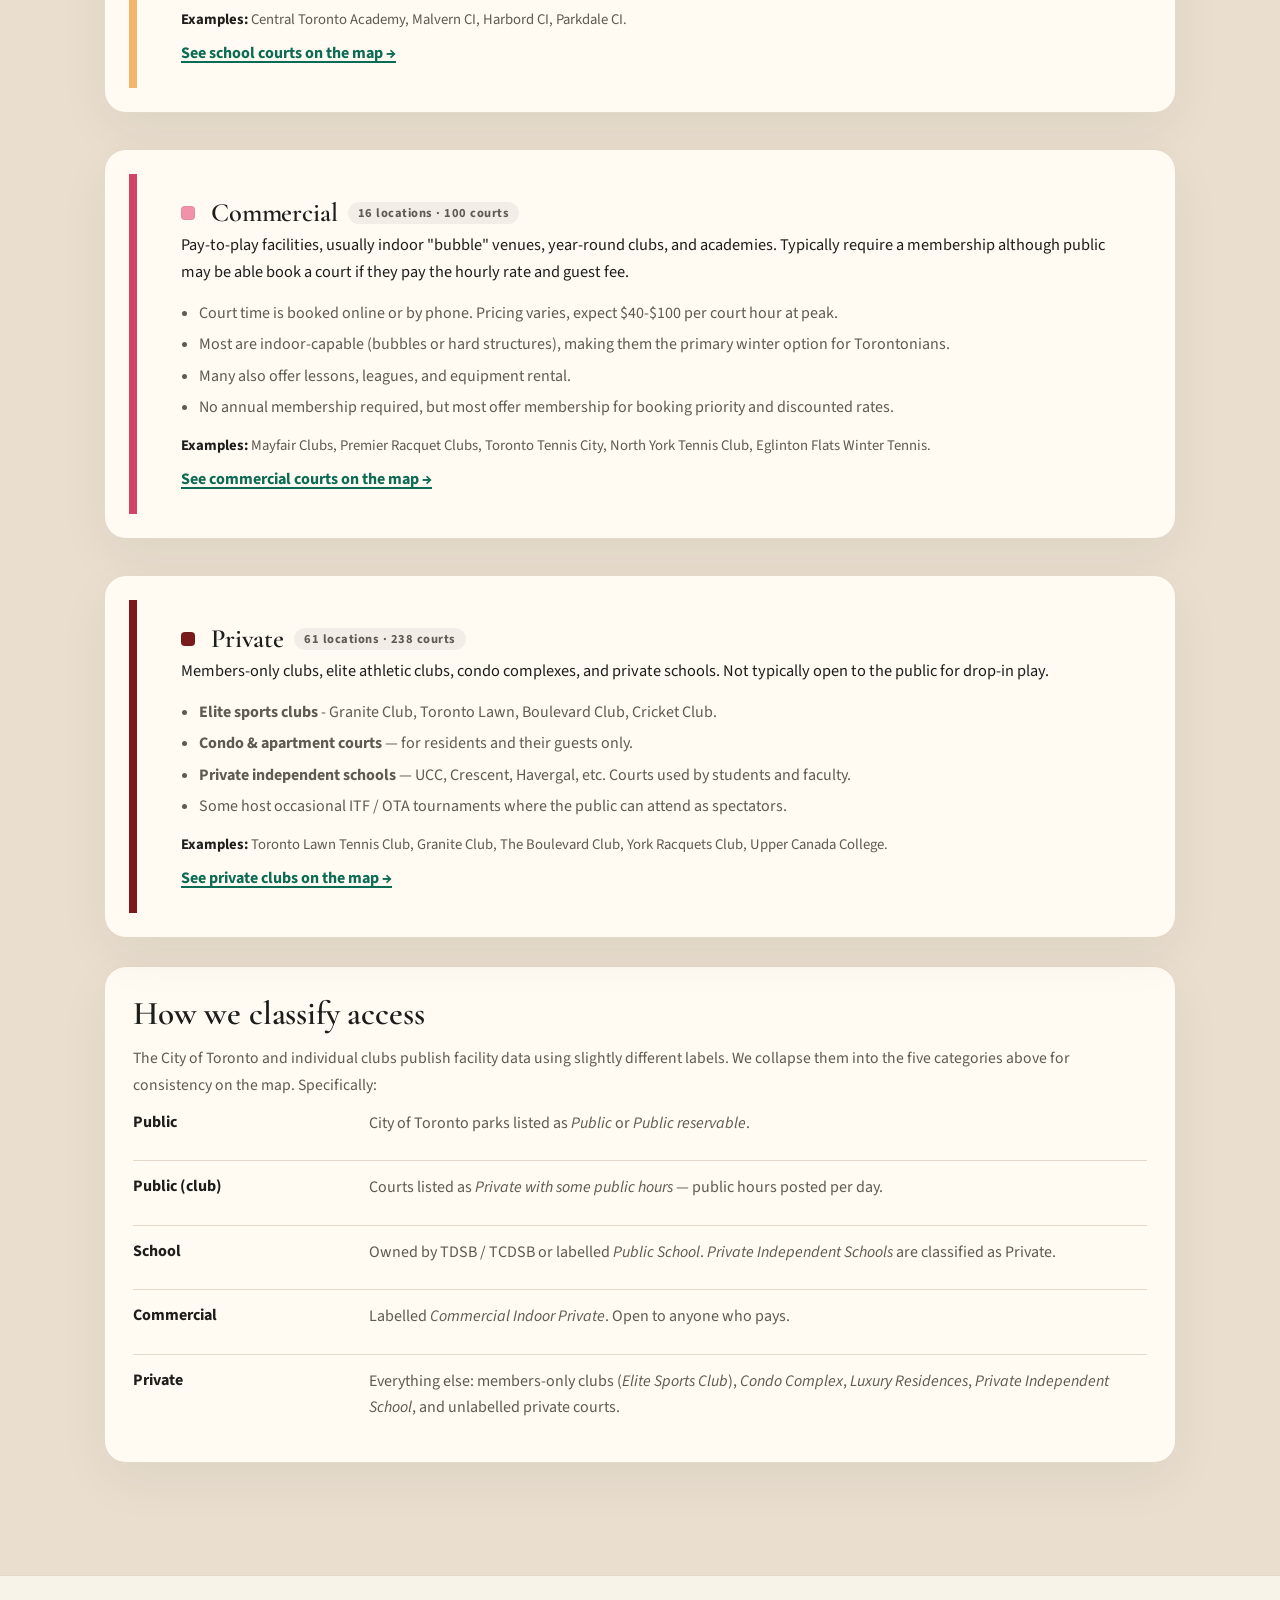
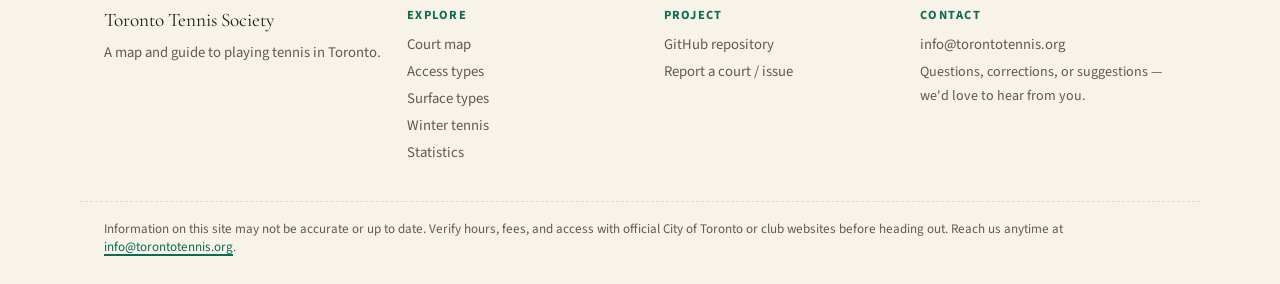
==== commit 494142a0: "Update email address for contact" ====
--- a/access-types/index.html
+++ b/access-types/index.html
@@ -233,9 +233,14 @@
         <a href="https://github.com/vzcodes/toronto-tennis" target="_blank" rel="noreferrer">GitHub repository</a>
         <a href="https://github.com/vzcodes/toronto-tennis/issues" target="_blank" rel="noreferrer">Report a court / issue</a>
       </div>
+      <div class="footer-col">
+        <h4>Contact</h4>
+        <a href="mailto:info@torontotennis.org">info@torontotennis.org</a>
+        <p style="margin: 4px 0 0; color: var(--muted); font-size: 0.88rem;">Questions, corrections, or suggestions — we'd love to hear from you.</p>
+      </div>
     </div>
     <div class="footer-disclaimer">
-      Information on this site may not be accurate or up to date. Verify hours, fees, and access with official City of Toronto or club websites before heading out.
+      Information on this site may not be accurate or up to date. Verify hours, fees, and access with official City of Toronto or club websites before heading out. Reach us anytime at <a href="mailto:info@torontotennis.org">info@torontotennis.org</a>.
     </div>
   </footer>
 
--- a/assets/styles.css
+++ b/assets/styles.css
@@ -132,6 +132,14 @@
 
 .nav-cta:hover { background: var(--accent-strong) !important; }
 
+.nav-cta[aria-disabled="true"] {
+  background: var(--muted) !important;
+  color: rgba(255, 255, 255, 0.85) !important;
+  cursor: default;
+  pointer-events: none;
+  opacity: 0.7;
+}
+
 /* ---------- Layout ---------- */
 .wrap {
   max-width: 1120px;
@@ -261,7 +269,7 @@
   margin: 0 auto;
   padding: 32px 24px;
   display: grid;
-  grid-template-columns: 1.2fr 1fr 1fr;
+  grid-template-columns: 1.2fr 1fr 1fr 1.1fr;
   gap: 24px;
 }
 
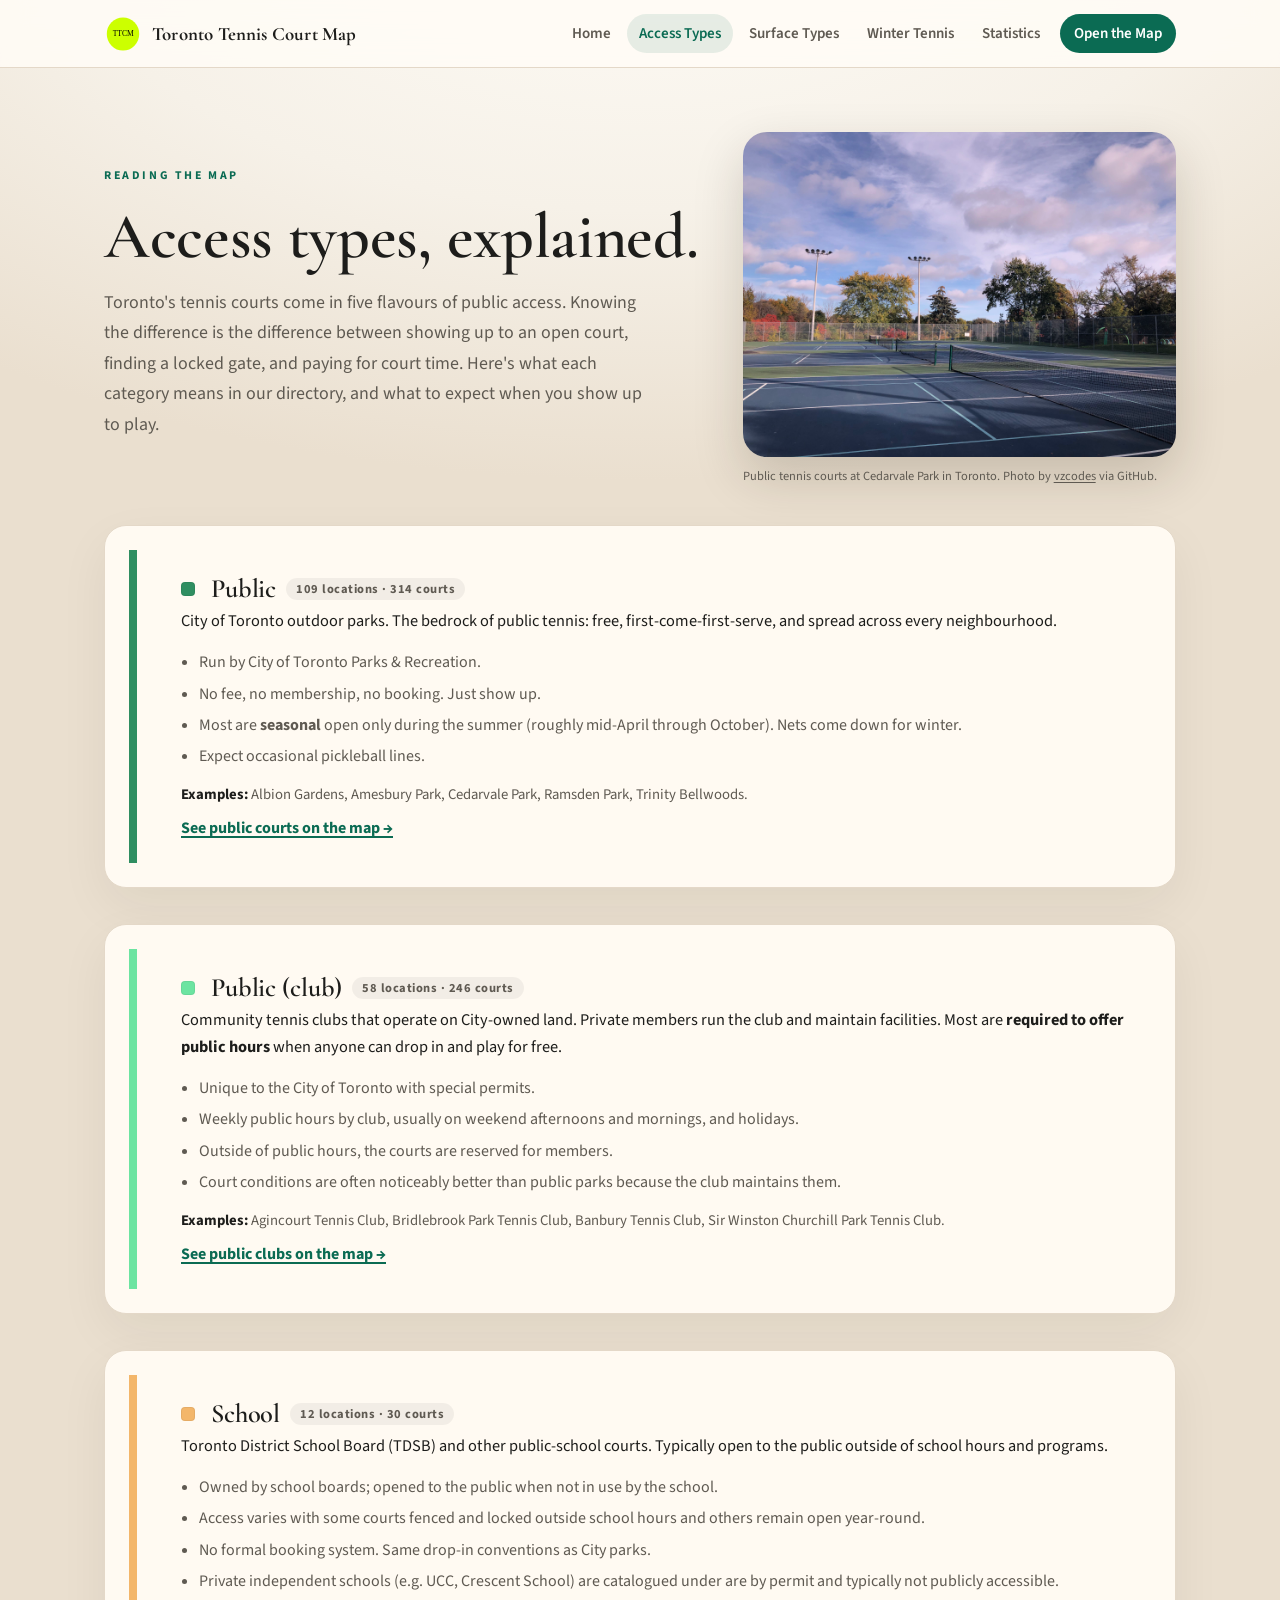
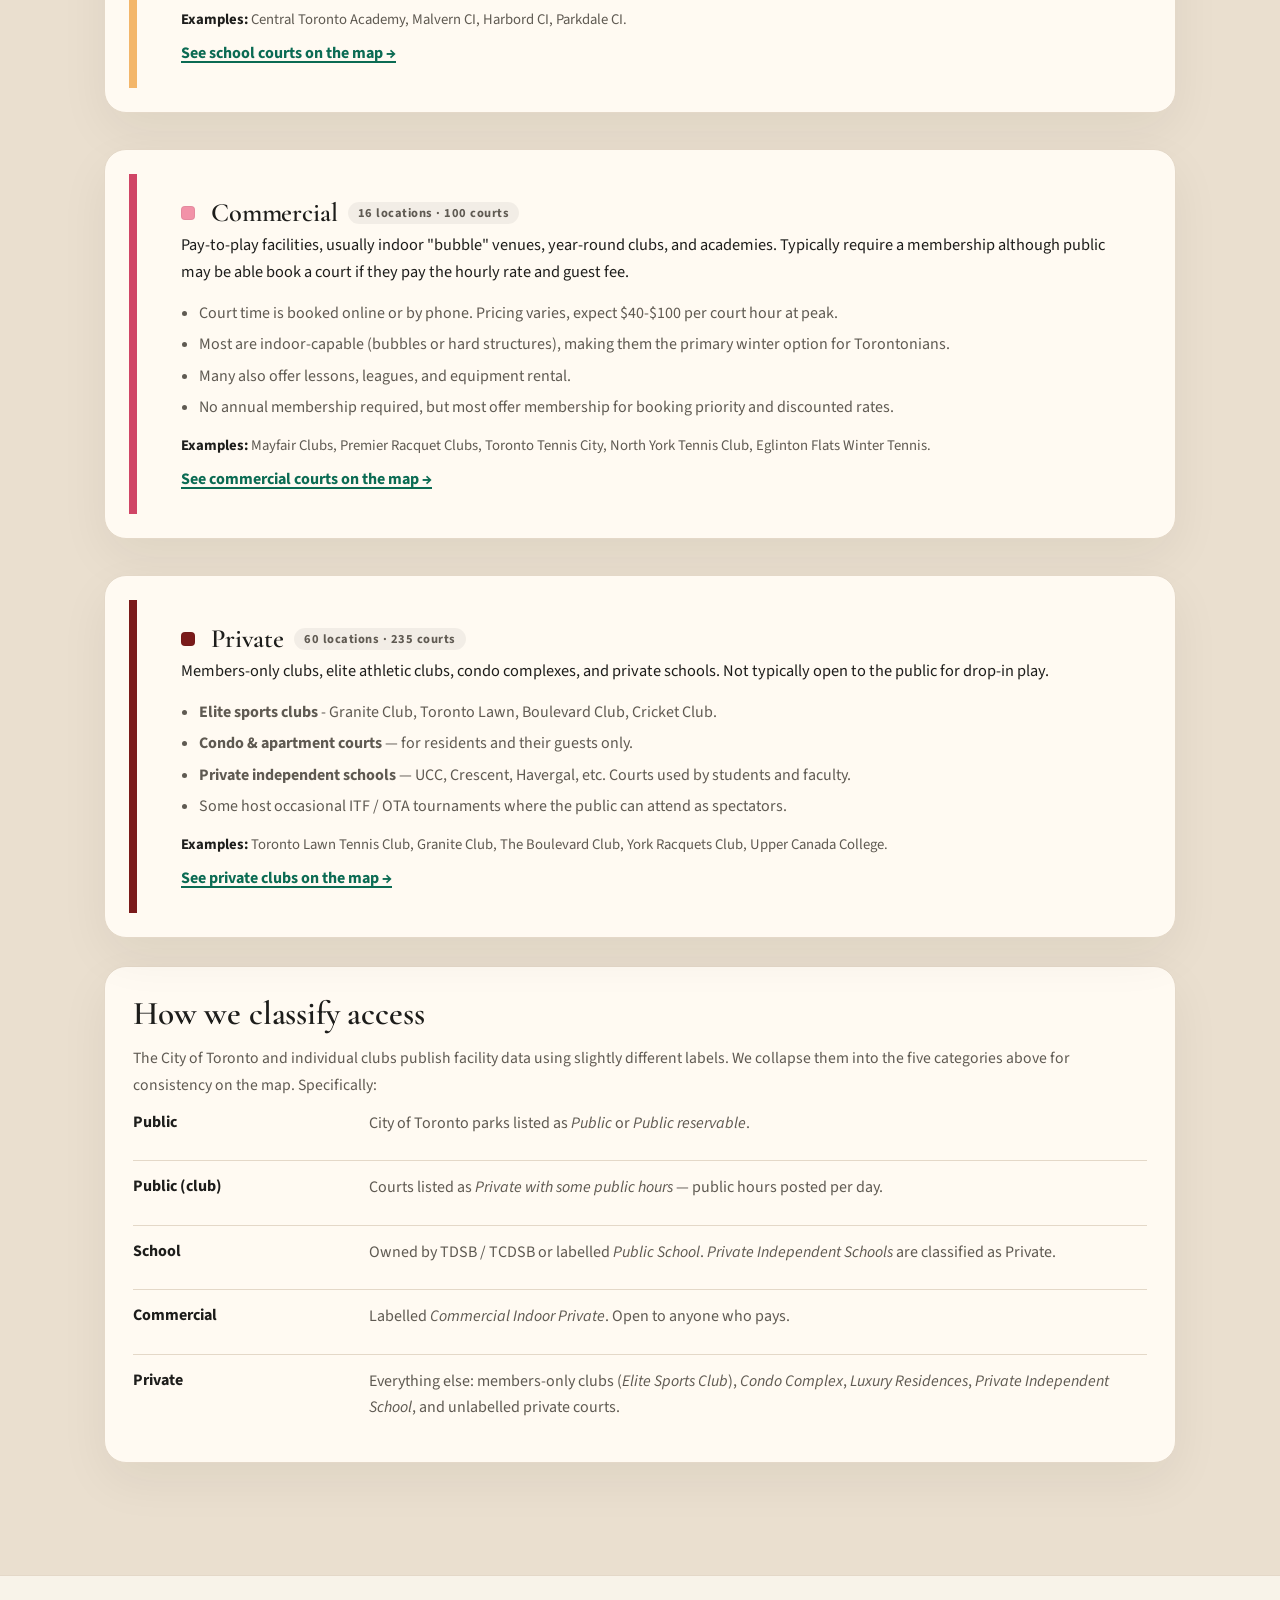
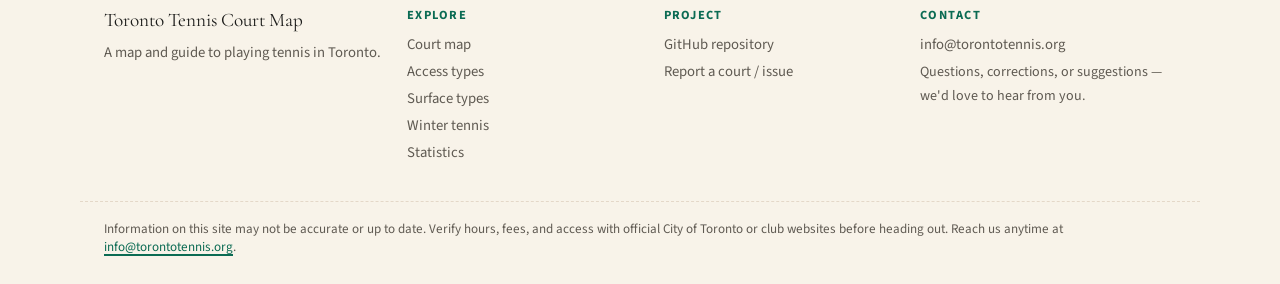
==== commit 81cddac1: "Update name to TTCM Co-authored-by: Copilot <copilot@github.com>" ====
--- a/access-types/index.html
+++ b/access-types/index.html
@@ -3,8 +3,8 @@
 <head>
   <meta charset="utf-8" />
   <meta name="viewport" content="width=device-width, initial-scale=1" />
-  <title>Access Types — Toronto Tennis Society</title>
-  <meta name="description" content="What 'public', 'public (club)', 'school', 'commercial', and 'private' mean in the Toronto Tennis Society directory." />
+  <title>Access Types — Toronto Tennis Court Map</title>
+  <meta name="description" content="What 'public', 'public (club)', 'school', 'commercial', and 'private' mean in the Toronto Tennis Court Map directory." />
   <link rel="icon" href="../favicon.ico" sizes="any" />
   <link rel="icon" type="image/svg+xml" href="../logo.svg" />
   <link rel="apple-touch-icon" href="../logo.png" />
@@ -81,7 +81,7 @@
     <div class="header-wrap">
       <a class="site-brand" href="../">
         <img class="brand-mark" src="../logo.svg" alt="" aria-hidden="true" width="38" height="38" />
-        <span class="brand-name">Toronto Tennis Society</span>
+        <span class="brand-name">Toronto Tennis Court Map</span>
       </a>
       <button class="nav-toggle" id="nav-toggle" type="button" aria-controls="site-nav" aria-expanded="false">Menu</button>
       <nav class="site-nav" id="site-nav">
@@ -216,8 +216,8 @@
 
   <footer class="site-footer">
     <div class="footer-wrap">
-      <div class="footer-col">
-        <div class="footer-brand">Toronto Tennis Society</div>
+        <div class="footer-col">
+        <div class="footer-brand">Toronto Tennis Court Map</div>
         <p>A map and guide to playing tennis in Toronto.</p>
       </div>
       <div class="footer-col">
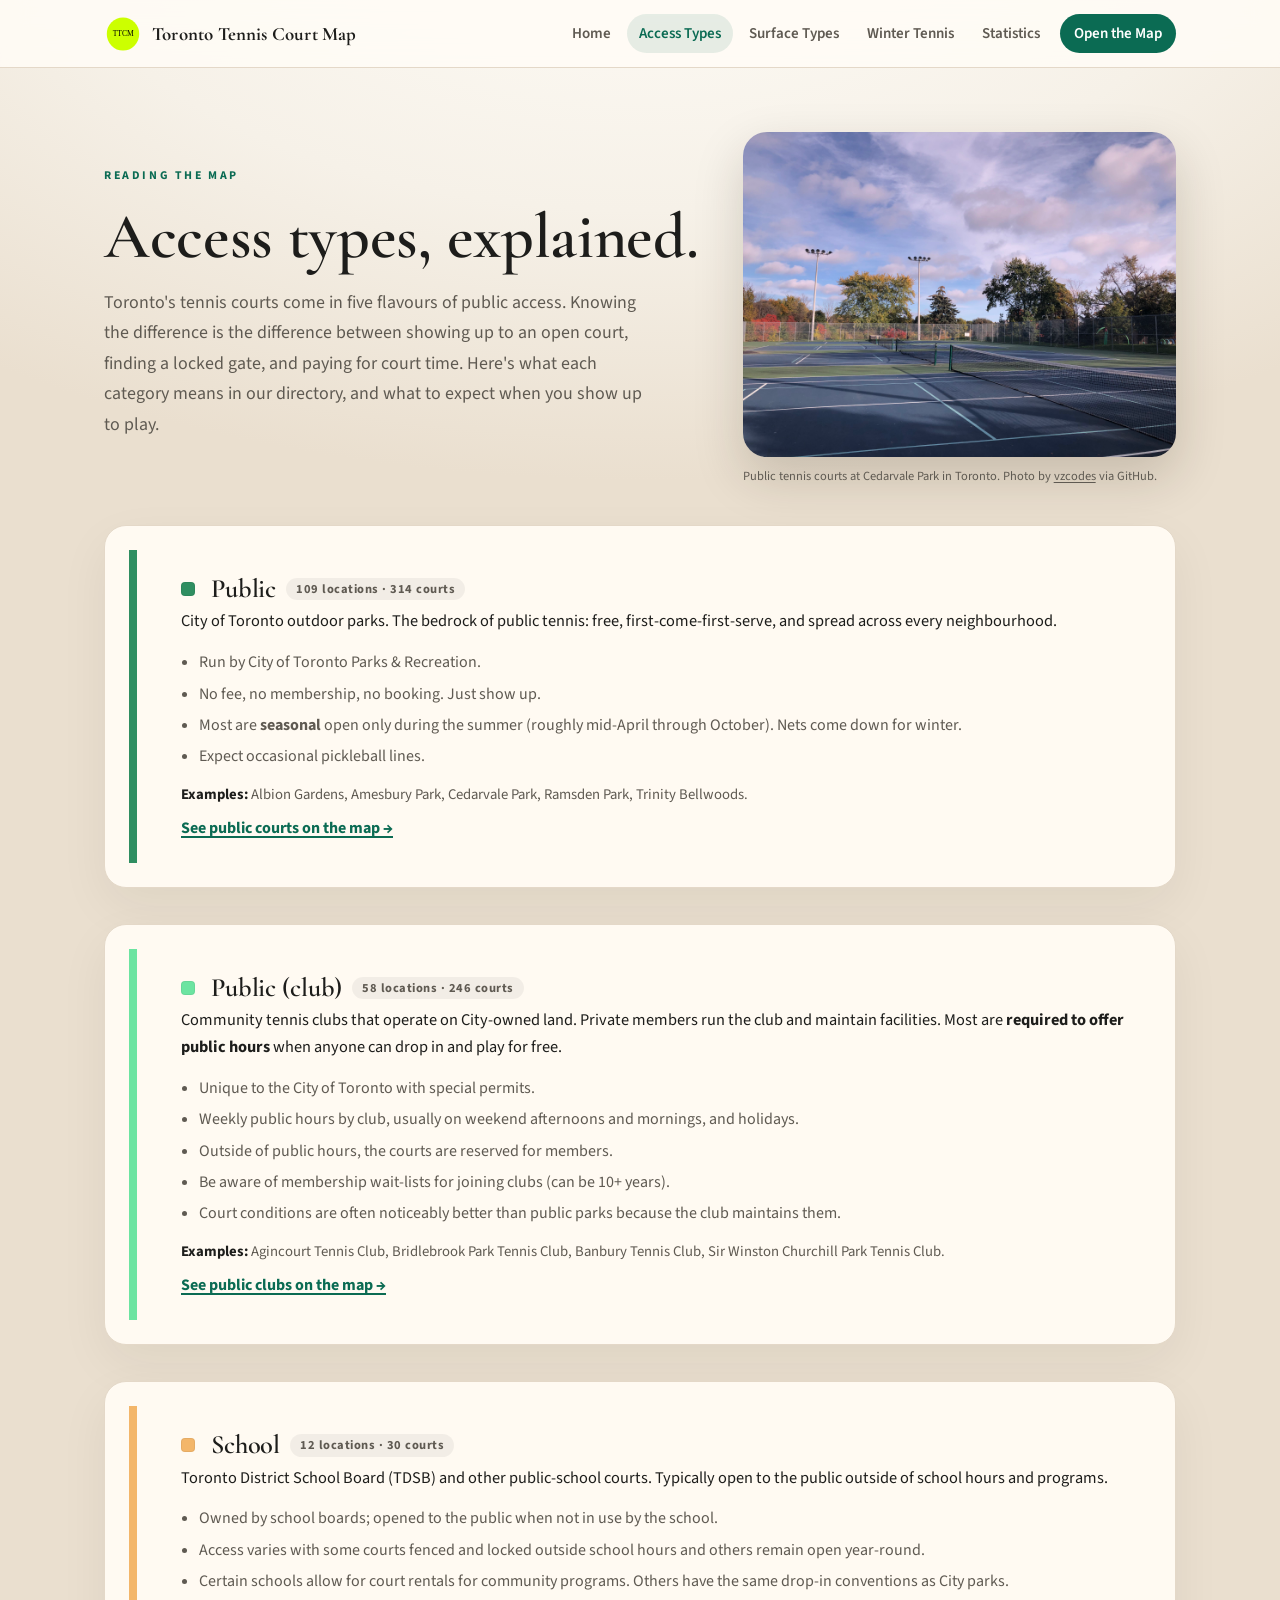
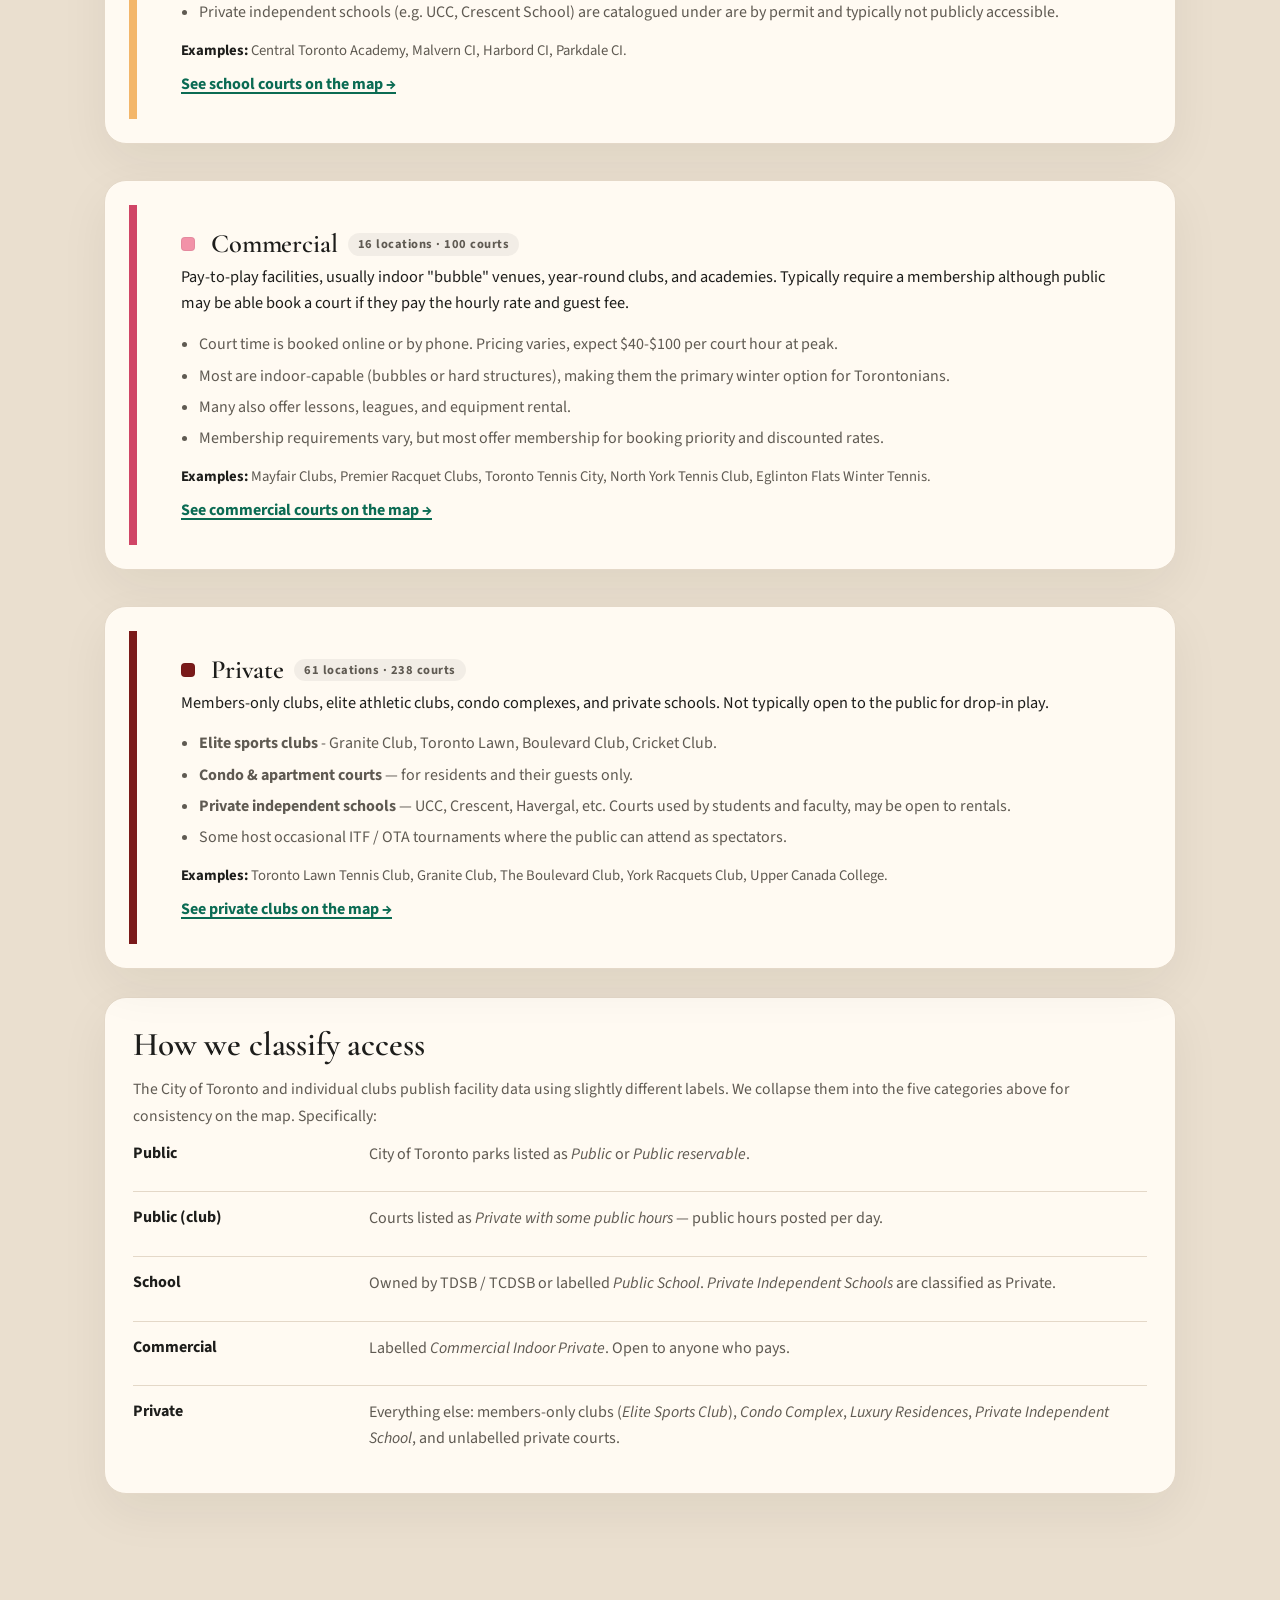
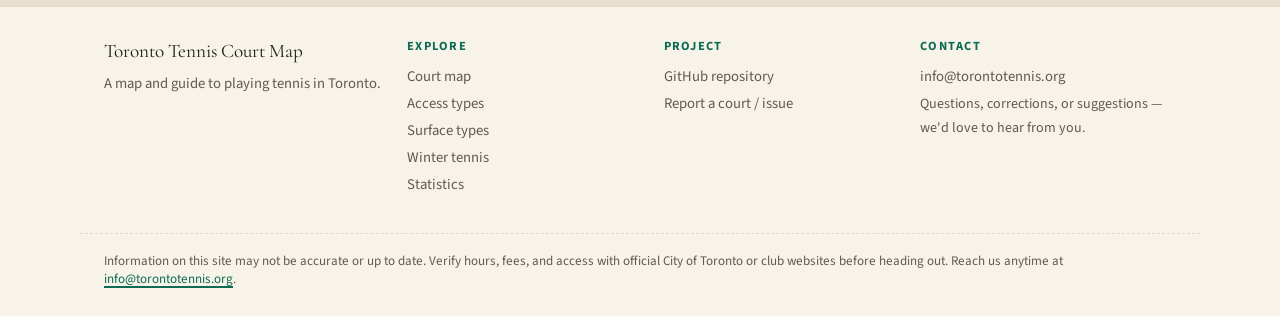
==== commit 3eac84d5: "update text for corrections/accuracy for indoor tennis + memberships" ====
--- a/access-types/index.html
+++ b/access-types/index.html
@@ -145,6 +145,7 @@
             <li>Unique to the City of Toronto with special permits.</li>
             <li>Weekly public hours by club, usually on weekend afternoons and mornings, and holidays.</li>
             <li>Outside of public hours, the courts are reserved for members.</li>
+            <li>Be aware of membership wait-lists for joining clubs (can be 10+ years).</li>
             <li>Court conditions are often noticeably better than public parks because the club maintains them.</li>
           </ul>
           <div class="examples"><strong>Examples:</strong> Agincourt Tennis Club, Bridlebrook Park Tennis Club, Banbury Tennis Club, Sir Winston Churchill Park Tennis Club.</div>
@@ -160,7 +161,7 @@
           <ul>
             <li>Owned by school boards; opened to the public when not in use by the school.</li>
             <li>Access varies with some courts fenced and locked outside school hours and others remain open year-round.</li>
-            <li>No formal booking system. Same drop-in conventions as City parks.</li>
+            <li>Certain schools allow for court rentals for community programs. Others have the same drop-in conventions as City parks.</li>
             <li>Private independent schools (e.g. UCC, Crescent School) are catalogued under are by permit and typically not publicly accessible.</li>
           </ul>
           <div class="examples"><strong>Examples:</strong> Central Toronto Academy, Malvern CI, Harbord CI, Parkdale CI.</div>
@@ -177,7 +178,7 @@
             <li>Court time is booked online or by phone. Pricing varies, expect $40-$100 per court hour at peak.</li>
             <li>Most are indoor-capable (bubbles or hard structures), making them the primary winter option for Torontonians.</li>
             <li>Many also offer lessons, leagues, and equipment rental.</li>
-            <li>No annual membership required, but most offer membership for booking priority and discounted rates.</li>
+            <li>Membership requirements vary, but most offer membership for booking priority and discounted rates.</li>
           </ul>
           <div class="examples"><strong>Examples:</strong> Mayfair Clubs, Premier Racquet Clubs, Toronto Tennis City, North York Tennis Club, Eglinton Flats Winter Tennis.</div>
           <a class="map-link" href="../map/?access=Commercial+Indoor+Private">See commercial courts on the map →</a>
@@ -192,7 +193,7 @@
           <ul>
             <li><strong>Elite sports clubs</strong> - Granite Club, Toronto Lawn, Boulevard Club, Cricket Club.</li>
             <li><strong>Condo &amp; apartment courts</strong> — for residents and their guests only.</li>
-            <li><strong>Private independent schools</strong> — UCC, Crescent, Havergal, etc. Courts used by students and faculty.</li>
+            <li><strong>Private independent schools</strong> — UCC, Crescent, Havergal, etc. Courts used by students and faculty, may be open to rentals.</li>
             <li>Some host occasional ITF / OTA tournaments where the public can attend as spectators.</li>
           </ul>
           <div class="examples"><strong>Examples:</strong> Toronto Lawn Tennis Club, Granite Club, The Boulevard Club, York Racquets Club, Upper Canada College.</div>
